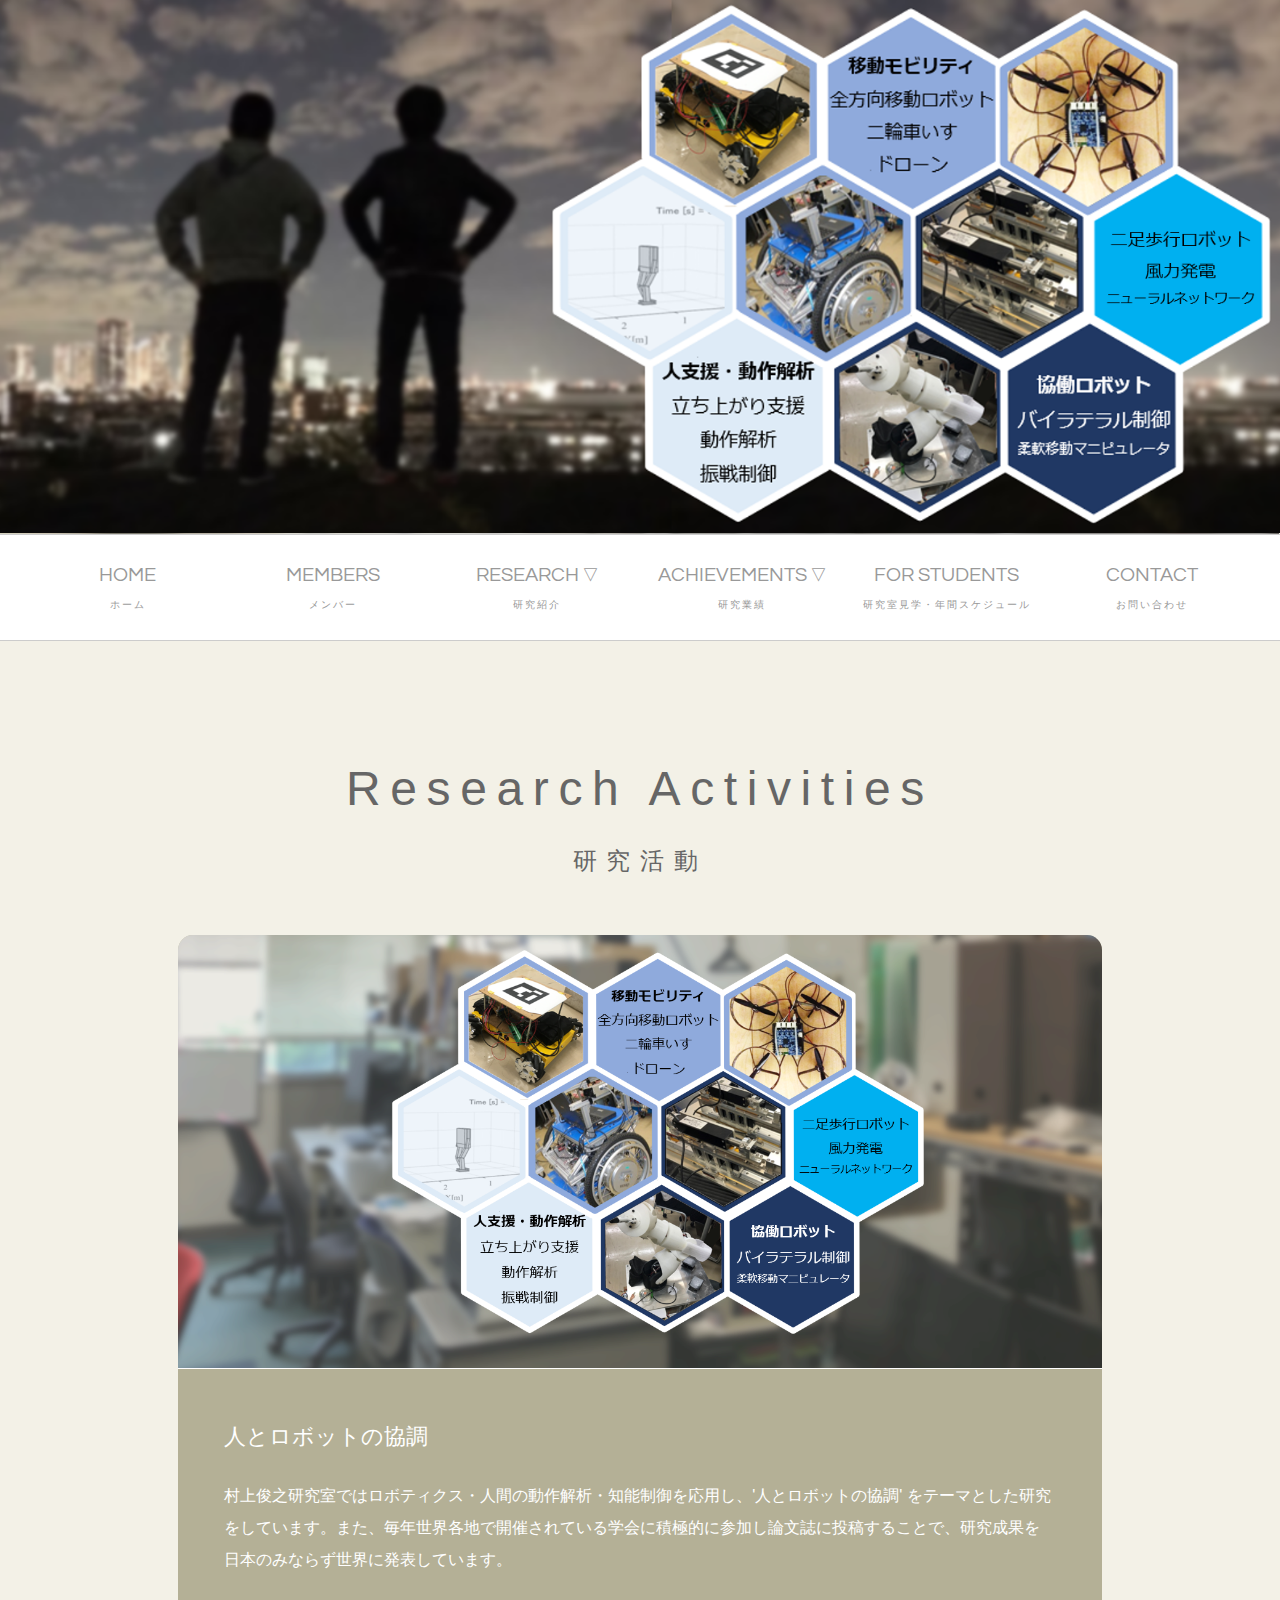
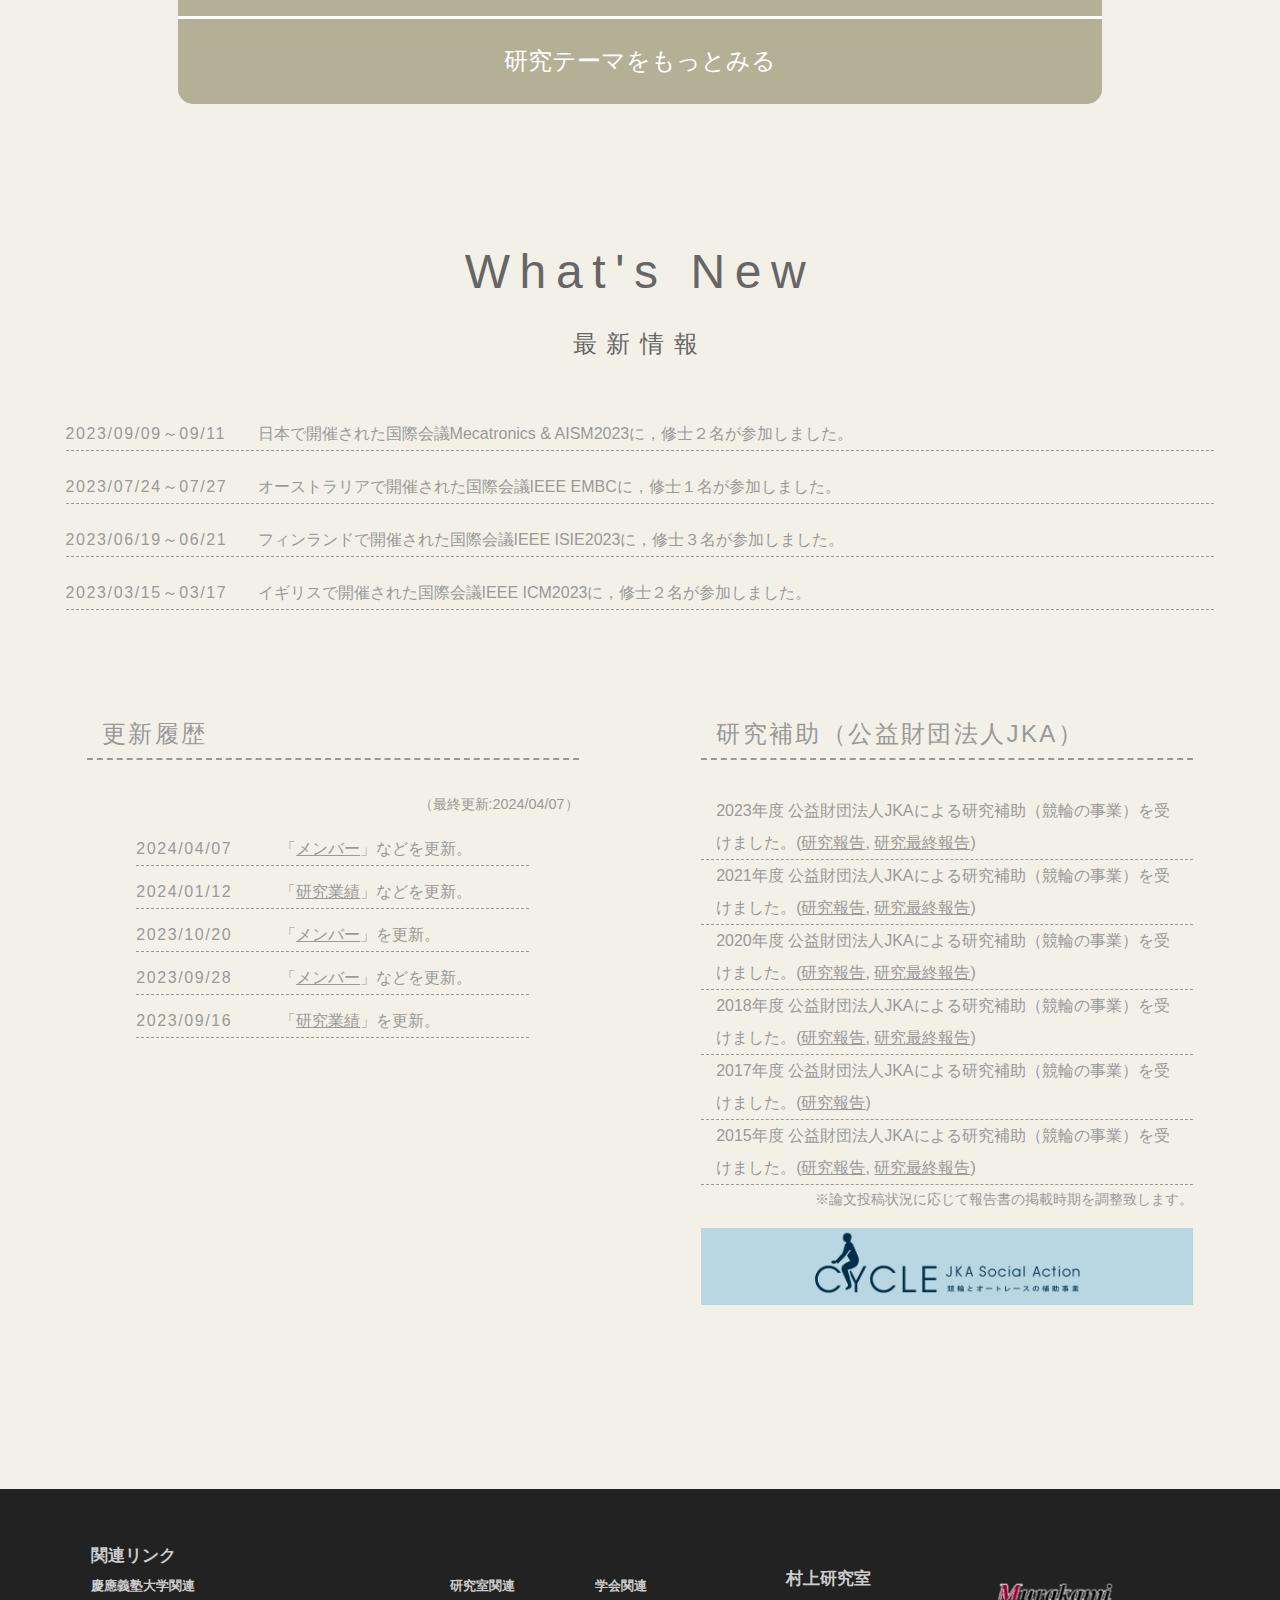
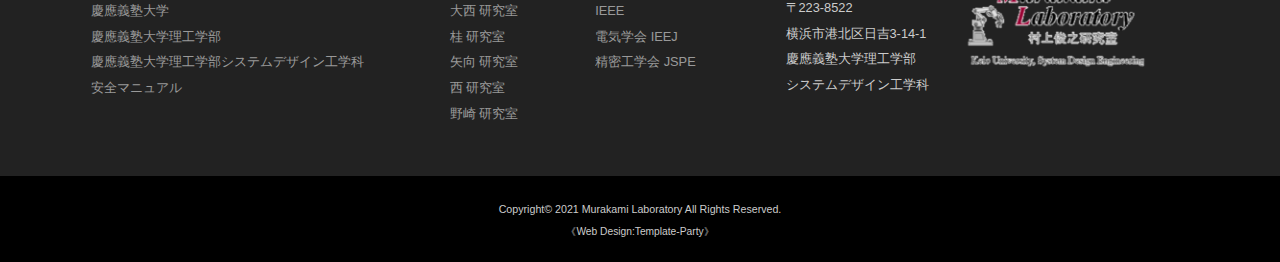
==== index.html @ 958585ac "Update index.html" ====
<!DOCTYPE html>
<html lang="ja">
<head>
<meta charset="UTF-8">
<meta http-equiv="X-UA-Compatible" content="IE=edge">
<title>KEIO Murakami Lab. 慶應義塾大学村上俊之研究室</title>
<meta name="viewport" content="width=device-width, initial-scale=1">
<meta name="description" content="Robotics, Human Analysis, and Intelligent Control Laboratory.　慶應義塾大学 村上俊之研究室では '人とロボットの協調' をテーマとした研究をしています。">
<meta name="keywords" content="Robotics,Human Analysis,Intelligent Control">
<link rel="stylesheet" href="css/style.css">
<link rel="stylesheet" href="css/slide.css">
<script src="js/jquery-3.6.0.min.js"></script>
<script src="js/openclose.js"></script>
<script src="js/fixmenu.js"></script>
<script src="js/fixmenu_pagetop.js"></script>
<script src="js/ddmenu_min.js"></script>
<script src="js/sidemenu_view.js"></script>
<!--[if lt IE 9]>
<script src="https://oss.maxcdn.com/html5shiv/3.7.2/html5shiv.min.js"></script>
<script src="https://oss.maxcdn.com/respond/1.4.2/respond.min.js"></script>
<![endif]-->
<link rel="icon" href="images/favicon.ico">
<link rel="apple-touch-icon" sizes="180x180" href="images/apple-touch-icon.png">
</head>

<body class="home">

<div id="container">
<!---------------------------　ヘッダー　始まり　-------------------------->
<header>
<script src="js/include_headerlogo.js"></script>
<div id="inc_headerlogo"></div>   <!--　ヘッダーロゴ画像の変更は　include_headerlogo.js　から-->
<!--スライドショー-->
<aside id="mainimg">
<img src="images/index_img0.png" alt="" class="slide0">
<img src="images/index_img1.png" alt="" class="slide1">
<img src="images/index_img2.jpg" alt="" class="slide2">
<img src="images/index_img3.png" alt="" class="slide3">
</aside>
</header>
<!---------------------------　ヘッダー　終わり　-------------------------->

<!---------------------------　メニューバー　読み込み　-------------------------->
<!--　デザイン変更は　style.css から，　メニュー内容の変更は　include_headermenu.js　から　-->
<div id="inc_headermenu"></div> 
<script src="js/include_headermenu.js"></script>
<noscript>
<p id="alart">
お使いのブラウザでJavaScriptが無効なためページを正常に表示できません。<br>
Please enable JavaScript in order to view this content, We're sorry. 
</p>
</noscript>
<!---------------------------　メニューバー　終わり　-------------------------->

<!---------------------------　メサイドニュー 始まり　-------------------------->
<div id="sidemenu"><ul>
<li><a href="#activities">研究活動</a></li>
<li><a href="#whatsnew">最新情報</a></li>
</ul></div>
<!---------------------------　メサイドニュー　終わり　-------------------------->

<div id="contents">
<div class="inner">


<!---------------------------　重要なお知らせ　始まり
	                  (お知らせがないときはコメントアウトしておく)　-------------------------->
<!--
<section class="announce">

<h2>Announcement<span>お知らせ</span></h2>
<h3><span class="newicon">NEW!</span>　<a href="forstudents.html">研究室説明会の日程</a> が決定しました。
</h3>
	

<h3><span class="newicon">NEW!</span>　<a href="Corrected/Position_and_Cross-Coupling_Factors_Estimation_for_Sliding_Mode_Current_Control_based_Position-Sensorless_Control_of_IPMSM.pdf">Corrected version of paper in IEEE Access</a>(Position and Cross-Coupling Factors
Estimation for Sliding Mode Current Control based Position-Sensorless Control of IPMSM)
</h3>

</section>
-->
<!---------------------------　重要なお知らせ　終わり　-------------------------->


<!---------------------------　研究活動　始まり　-------------------------->
<section>
<span id="activities" class="link"></span>
<h2>Research Activities<span>研究活動</span></h2>

<div class="list-column-container">
<div class="list-column">
<figure><img src="images/theme.png" alt=""></figure><!--画像サイズ 1230×577 -->
<div class="text">
<h4>人とロボットの協調</h4>
<p>村上俊之研究室ではロボティクス・人間の動作解析・知能制御を応用し、'人とロボットの協調' をテーマとした研究をしています。また、毎年世界各地で開催されている学会に積極的に参加し論文誌に投稿することで、研究成果を日本のみならず世界に発表しています。
<!--<br>Toshiyuki Murakami Laboratory is conducting research on the theme of "human-robot cooperation" by applying robotics, human motion analysis, and intelligent control.--></p>
</div>
<p class="btn1"><a href="theme.html">研究テーマをもっとみる</a></p>
</div>

<!--<div class="list-column">
<figure><img src="images/sample1.jpg" alt=""></figure>
<div class="text">
<h4>メニュータイトル</h4>
<p>ここのスタイルは、style.cssの、<br>
/*list-column（トップページで使っている３列ブロック）<br>
で調整できます。</p>
</div>
<p class="btn1"><a href="#">もっとみる</a></p>
</div>-->

</div>
<!--/.list-column-container-->

</section>
<!---------------------------　研究活動　終わり　-------------------------->

<!---------------------------　最新情報　始まり　-------------------------->
<section id="new">
<span id="whatsnew" class="link"></span>
<!--<span class="newicon">NEW!</span> NEW!のアイコン-->
<h2>What's New<span>最新情報</span></h2>
<dl>
<dt>2023/09/09～09/11</dt>
<dd>日本で開催された国際会議Mecatronics &amp; AISM2023に，修士２名が参加しました。</dd>
<dt>2023/07/24～07/27</dt>
<dd>オーストラリアで開催された国際会議IEEE EMBCに，修士１名が参加しました。</dd>
<dt>2023/06/19～06/21</dt>
<dd>フィンランドで開催された国際会議IEEE ISIE2023に，修士３名が参加しました。</dd>
<dt>2023/03/15～03/17</dt>
<dd>イギリスで開催された国際会議IEEE ICM2023に，修士２名が参加しました。</dd>


<!--
<dt>2022/08/30～09/01</dt>
<dd>日本で開催された国内会議電気学会 産業応用部門大会(JIASC2022)に，修士３名が参加しました。</dd>
<dt>2021/06/20～06/23</dt>
<dd>オンラインで開催された国際会議IEEE ISIE2021に，博士１名が参加しました。</dd>
<dt>2020/10/18～10/21</dt>
<dd>オンラインで開催された国際会議IEEE IECON2020に，博士２名，修士３名が参加しました。</dd>
<dt>2022/10/17～20/</dt>
<dd>国際会議IEEE IECON2022に，修士2名が参加しました。</dd>
<dt>2020/09/14～16</dt>
<dd>オンラインで開催された国際会議IEEE AMC2020に，博士２名，修士１名が参加しました。</dd>
<dt>2020/09/01～02</dt>
<dd>オンラインで開催された電気学会産業計測制御・メカトロニクス制御合同研究会（国内会議DOTeM 2020）に，博士１名，修士１名が参加しました。</dd>
-->
</dl>
<!--<p class="r">&raquo;&nbsp;<a href="#">過去ログ</a></p>-->
</section>
<!--/#new-->
<!---------------------------　最新情報　終わり　-------------------------->


<!---------------------------　その他の項目　始まり　-------------------------->
<section id="others">
<!---------------------------　更新履歴　始まり　-------------------------->
<div>
<h3>更新履歴</h3>
<h4>（最終更新:2024/04/07）</h4>
<dl>
	<dt>2024/04/07</dt><dd>「<a href="members.html">メンバー</a>」などを更新。</dd>
	<dt>2024/01/12</dt><dd>「<a href="intconf.html">研究業績</a>」などを更新。</dd>	
	<dt>2023/10/20</dt><dd>「<a href="members.html">メンバー</a>」を更新。</dd>
	<dt>2023/09/28</dt><dd>「<a href="members.html">メンバー</a>」などを更新。</dd>
	<dt>2023/09/16</dt><dd>「<a href="intconf.html">研究業績</a>」を更新。</dd>
	<!--  過去のお知らせ
	<dt>2023/04/20</dt><dd>「<a href="members.html">メンバー</a>」などを更新。</dd>
	<dt>2023/03/30</dt><dd>「<a href="intconf.html">研究業績</a>」を更新。</dd>	
	<dt>2022/10/13</dt><dd>「<a href="members.html">メンバー</a>」を更新。</dd>
	<dt>2022/10/11</dt><dd>「<a href="forstudents.html">研究室見学・年間スケジュール</a>」を更新。</dd>
	<dt>2022/04/11</dt><dd>「<a href="members.html">メンバー</a>」を更新。</dd>
	<dt>2022/02/09</dt><dd>「<a href="paper.html">研究業績</a>」を更新。</dd>
	<dt>2022/01/03</dt><dd>「<a href="paper.html">研究業績</a>」を更新。</dd>
	<dt>2021/10/02</dt><dd>「<a href="forstudents.html">研究室見学・年間スケジュール</a>」を更新。</dd>
	<dt>2021/10/02</dt><dd>「<a href="prize.html">研究業績</a>」を更新。</dd>
	<dt>2021/09/23</dt><dd>「<a href="paper.html">研究業績</a>」を更新。</dd>
	<dt>2021/09/21</dt><dd> ホームページをリニューアル。</dd>
	<dt>2021/06/27</dt><dd>「研究業績」を更新。</dd>
	<dt>2021/04/28</dt><dd>「メンバー」を更新。</dd>
	<dt>2020/10/24</dt><dd>「お知らせ」などを更新。</dd>
	<dt>2019/11/30</dt><dd>「研究業績」を更新。</dd>
	<dt>2018/08/09</dt><dd>「研究業績」を更新。</dd>-->
</dl>
</div>
<!---------------------------　更新履歴　終わり　-------------------------->
<!---------------------------　競輪事業　始まり　-------------------------->
<div>
<h3>研究補助（公益財団法人JKA）</h3>
<p>2023年度 公益財団法人JKAによる研究補助（競輪の事業）を受けました。(<a href="JKA2023/2023jka_report-chukan.pdf"  target="_blank">研究報告</a>, <a href="JKA2021/2023jka_report-final.pdf"  target="_blank">研究最終報告</a>)</p>
<p>2021年度 公益財団法人JKAによる研究補助（競輪の事業）を受けました。(<a href="JKA2021/2021jka_report-chukan.pdf"  target="_blank">研究報告</a>, <a href="JKA2021/2021jka_report-final.pdf"  target="_blank">研究最終報告</a>)</p>
<p>2020年度 公益財団法人JKAによる研究補助（競輪の事業）を受けました。(<a href="JKA2020/2020jka_report-chukan2.pdf"  target="_blank">研究報告</a>, <a href="JKA2020/2020jka_report-final.pdf"  target="_blank">研究最終報告</a>)</p>
<p>2018年度 公益財団法人JKAによる研究補助（競輪の事業）を受けました。(<a href="JKA2017/2017jka_report-chukan2.pdf"  target="_blank">研究報告</a>, <a href="JKA2017/2017jka_report-final.pdf"  target="_blank">研究最終報告</a>)</p>
<p>2017年度 公益財団法人JKAによる研究補助（競輪の事業）を受けました。(<a href="JKA2017/2017jka_report-chukan1.pdf"  target="_blank">研究報告</a>)</p>
<p>2015年度 公益財団法人JKAによる研究補助（競輪の事業）を受けました。(<a href="JKA2015/2015report-JKA.pdf"  target="_blank">研究報告</a>, <a href="JKA2015/2015jka_report-final.pdf"  target="_blank">研究最終報告</a>)</p>
<h4>※論文投稿状況に応じて報告書の掲載時期を調整致します。</h4>
<a href="https://www.jka-cycle.jp"  target="_blank" rel="noopener noreferrer"><img src="JKA2020/new_banner_hojo.png" alt="JKA Social Action"></a>
</div>
<!---------------------------　競輪事業　終わり　-------------------------->
</section>
<!---------------------------　その他の項目　終わり　-------------------------->



<!------------------------------------------------------------------
------------------------　このテンプレートの利用規約 --------------------------
<section>

<h2>Read Me<span>テンプレートのご利用前に必ずお読み下さい</span></h2>

<h3>利用規約のご案内</h3>
<p>このテンプレートは、<a href="https://template-party.com/">Template Party</a>にて無料配布している『企業・ビジネスサイト向け 無料ホームページテンプレート tp_biz55』です。必ずダウンロード先のサイトの<a href="https://template-party.com/read.html">利用規約</a>をご一読の上でご利用下さい。</p>
<p><strong class="color1">HP最下部の著作表示『Web Design:Template-Party』は無断で削除しないで下さい。</strong><br>
わざと見えなく加工する事も禁止です。</p>
<p><strong class="color1">下部の著作を外したい場合は</strong><br>
<a href="https://template-party.com/">Template-Party</a>の<a href="https://template-party.com/member.html">ライセンス契約</a>を行う事でHP下部の著作を外す事ができます。</p>

<h3>※当テンプレートにはお問い合わせフォーム（自動フォーム：試用版）がセットされています</h3>
<p><a href="contact.html">contact.html</a>と同じ３項目のお問い合わせフォームを簡単に使えるようにセットしています。</p>
<p><strong class="color1">自動フォームを使う場合（※編集に入る前にご確認下さい）</strong><br>
あなたのメールアドレス設定と、簡単な編集だけで使えます。<a href="https://template-party.com/file/formgen_manual_set2.html" target="_blank">詳しくはこちらのマニュアルをご覧下さい。</a></p>
<p><strong class="color1">自動フォームを使わない場合</strong><br>
テンプレートに梱包されている「form.html」「confirm.html」「finish.html」の3枚のファイルを削除して下さい。</p>

<h3>テンプレートに梱包されているjavascriptファイル（jsファイル）について</h3>
<p>当テンプレートに梱包されているjavascriptファイルは全て<a href="https://www.crytus.info/" target="_blank">クリタス様</a>提供のものです。jsファイルは改変せずにご利用下さい。<br>
また、当サイトのテンプレート「以外」に使いたいなど、「プログラムのみ」を使う場合は<a href="https://template-party.com/free_program/openclose_license.html">こちらの規約</a>をお守り下さい。</p>

<h3>当テンプレートの詳しい使い方は</h3>
<p><a href="about.html">こちらをご覧下さい。</a></p>

</section>
--------------------------------　利用規約 終わり　------------------------------------------->

</div>
<!--/.inner-->

</div>
<!--/#contents-->

<!---------------------------　フッターメニュー　読み込み　-------------------------->
<!--　デザイン変更は　style.css から，　メニュー内容やリンク先の変更は　include_footermenu.js　から　-->
<script src="js/include_footermenu.js"></script> 
<div id="inc_footermenu"></div> 
<!---------------------------　フッターメニュー　終わり　-------------------------->

</div>
<!--/#container-->

<p class="nav-fix-pos-pagetop"><a href="#">↑</a></p>

<!--メニュー開閉ボタン-->
<div id="menubar_hdr" class="close"></div>

<!--メニューの開閉処理-->
<script>
open_close("menubar_hdr", "menubar-s");
</script>

<!--スマホページメの子メニュー-->
<script>
	open_close("menubar_hdr2", "menubar-s2");
	open_close("menubar_hdr3", "menubar-s3");
</script>
<!--<script src="js/reload.js"></script>-->
</body>
</html>
---- css/style.css ----
@charset "utf-8";


/*Google Fontsの読み込み
---------------------------------------------------------------------------*/
@import url('https://fonts.googleapis.com/css2?family=Questrial&display=swap');
@import url('https://fonts.googleapis.com/css2?family=Tangerine&display=swap');


/*keyframes.cssの読み込み
---------------------------------------------------------------------------*/
@import url("keyframes.css");


/*全端末（PC・タブレット・スマホ）共通設定
------------------------------------------------------------------------------------------------------------------------------------------------------*/

/*全体の設定
---------------------------------------------------------------------------*/
body {
	margin: 0px;
	padding: 0px;
	color: #999;	/*全体の文字色*/
	font-family:"ヒラギノ角ゴ Pro W3", "Hiragino Kaku Gothic Pro", "メイリオ", Meiryo, Osaka, "ＭＳ Ｐゴシック", "MS PGothic", sans-serif;	/*フォント種類*/
	font-size: 16px;	/*文字サイズ*/
	line-height: 2;		/*行間*/
	background: #f3f1e7;	/*背景色*/
	-webkit-text-size-adjust: none;
}
h1,h2,h3,h4,h5,p,ul,ol,li,dl,dt,dd,form,figure,form {margin: 0px;padding: 0px;font-size: 100%;font-weight: normal;}
ul {list-style-type: none;}
ol {padding-left: 40px;padding-bottom: 15px;}
img {border: none;max-width: 100%;height: auto;vertical-align: middle;}
table {border-collapse:collapse;font-size: 100%;border-spacing: 0;}
video {max-width: 100%;}
iframe {width: 100%;}

/*リンク（全般）設定
---------------------------------------------------------------------------*/
a {
	color: #999;		/*リンクテキストの色*/
	transition: 0.2s;	/*マウスオン時の移り変わるまでの時間設定。0.2秒。*/
}
a:hover {
	color: #b4b096;			/*マウスオン時の文字色*/
	text-decoration: none;	/*マウスオン時に下線を消す設定。残したいならこの１行削除。*/
}

/*アラート
---------------------------------------------------------------------------*/
#alart{
	font-size: 150%;
	text-align:center;
	font-weight:bolder;
	color: red;
}

/*inner
---------------------------------------------------------------------------*/
.inner {
	max-width: 1400px;	/*サイトの最大幅*/
	margin: 0 auto;
	padding-left: 2%;
	padding-right: 2%;
}

/*ヘッダー
---------------------------------------------------------------------------*/
/*ヘッダーブロック*/
header {
	position: relative;
	padding: 20px;	/*ヘッダー内の余白*/
}
/*ヘッダーブロック（トップページへの追加設定）*/
.home header {
	padding: 0px;	/*余白をなしに*/
}
/*ロゴ画像*/
header #logo {
	width: 50%;	/*画像幅*/
	margin: 0 auto;	/*中央配置*/
}
/*ロゴ画像（トップページへの追加設定）*/
.home header #logo {
	display: none;	/*スライドショーの邪魔なので非表示に*/
}

/*メインメニューのブロック
---------------------------------------------------------------------------*/
/*メニューブロック*/
#menubar {
	position: relative;z-index: 10;
	text-align: center;	/*文字を中央に*/
	background: #fff;	/*背景色*/
	border-top: 1px solid #ccc;		/*上の線の幅、線種、色*/
	border-bottom: 1px solid #ccc;	/*下の線の幅、線種、色*/
	font-family: 'Questrial', sans-serif;	/*冒頭で読み込んだGoogle Fontsを適用する指定*/
	height: 105px;	/*高さ。「#menubar ul li a」や「fixmenu」とも連動するので変更の際は注意。説明はこの下の「#menubar ul li a」で書いています。*/
}
/*メニュー１個あたりの設定*/
#menubar ul li {
	float: left;	/*左に回り込み*/
	width: 16.66%;		/*幅。今回は５個なので、100÷5=20。*/
	font-size: 20px;	/*文字サイズ*/
}
#menubar ul li a {
	text-decoration: none;display: block;
	height: 85px;		/*メニューブロックの高さ。ここの「85」と、下の行の「20」を合計した「105」の数字と、上の「#menubar」の「height」および下のfixmenu設定に２箇所ある「margin-top」の数字を合わせて下さい。*/
	padding-top: 20px;	/*メニューブロックの高さプラス、上に空ける余白。メニューテキストの上下の配置バランスをここで調整して下さい。※変更の際は、上の行の注意書きもしっかり読んで下さい。*/
}
/*飾り文字*/
#menubar ul li span {
	display: block;
	font-size: 10px;	/*文字サイズ*/
	color: #999;		/*文字色*/
	letter-spacing: 0.2em;	/*文字間隔を少し広くとる設定*/
}

/*マウスオン時*/
#menubar ul li:hover {
	/*background-color:#f3f1e7;		/*色変更*/
	text-decoration: underline;     /*アンダーライン*/
}

/*スマホ用メニューを表示させない*/
#menubar-s, #menubar-s2, #menubar-s3 {display: none;}

/*３本バーアイコンを表示させない*/
#menubar_hdr {display: none;}

/*ドロップダウンメニューの親メニュー*/
#menubar a.cursor-default {
	cursor: default;	/*マウスオーバー時に通常のカーソルになるように*/
	color: #999;		/*文字色*/
}

/*ドロップダウンメニュー用
----------------------------------------------------------------------------------------------------------------------------------*/
/*メニューブロック*/
#menubar ul.ddmenu {
	position:absolute;visibility: hidden;z-index: 10;
	left: 0px;
	width: 94%;
	padding: 10px 3%;
	background: #939183;	/*背景色。古いブラウザ用。*/
	background: rgba(120,117,100,0.8);	/*背景色。120,117,100はRGBカラーのことで0.8は色が80%出た状態のこと。*/
	text-align: center;	/*テキストをセンタリング*/
	border-bottom: 2px solid #fff;	/*境界が見辛いので、下線の設定。*/
}
/*ドロップダウンメニューの出現アニメーション*/
#menubar li:hover ul.ddmenu {
	animation-name: opa1;		/*keyframes.cssで使う@keyframesの指定*/
	animation-fill-mode: both;
	animation-duration: 0.8S;	/*アニメーションを実行する時間。「s」は秒の事。*/
	animation-delay: 0.1s;		/*出現するタイミング（秒後）*/
}
/*メニュー１個あたりの設定*/
#menubar ul.ddmenu li {
	float: none;
	/*width: auto;*/
	width: 15%;
	display: inline-block;
	font-size: 85%;	/*文字サイズ*/
}
#menubar ul.ddmenu li a {
	height: auto;
	padding: 15px;	/*メニューテキスト同士の余白*/
	color: #fff;	/*文字色*/
	opacity: 0.7;	/*透明度。70%色がついた状態。*/
}
/*マウスオン時*/
#menubar ul.ddmenu li a:hover {
	opacity: 1;		/*透明度。色が100%出た状態。*/
}

/*fixmenu設定（メニューが画面上部に到達した際のスタイル）
---------------------------------------------------------------------------*/
/*上部固定メニュー用fixmenu設定*/
body.is-fixed-menu #menubar.nav-fix-pos {
	position: fixed;width: 100%;top: 0px;
	height: 60px;	/*メニューの高さを少し狭くする*/
}
body.is-fixed-menu #contents {
	margin-top: 105px;	/*※上の「#menubar ul li a」の注意書きにある数字を指定します。*/
}
/*※以下の２ブロックのスタイルの「中身」は、上の２ブロックのスタイルと単純に合わせておいて下さい。*/
body.is-fixed #menubar.nav-fix-pos {
	position: fixed;width: 100%;top: 0px;
}
body.is-fixed #contents {
	margin-top: 105px;	/*※上の「#menubar ul li a」の注意書きにある数字を指定します。*/
}

/*装飾文字を非表示にする*/
body.is-fixed-menu #menubar ul li span {
	display: none;
}
/*メニューテキストの上下バランスを調整しなおす。２つの数字の合計と、「body.is-fixed-menu #menubar.nav-fix-pos」の「height: 60px;」の数字が合うようにして下さい。*/
body.is-fixed-menu #menubar ul li a {
	height: 50px;
	padding-top: 10px;
}
/*ドロップダウンメニューへの再設定*/
body.is-fixed-menu #menubar ul.ddmenu li a {
	padding: 20px;
	height: auto;
}

/*コンテンツ
---------------------------------------------------------------------------*/
#contents {
	padding: 100px 0 50px;	/*上、左右、下へのコンテンツ内の余白*/
	position: relative;
	animation-name: opa2;	/*keyframes.cssで使う@keyframesの指定*/
	animation-duration: 0.5S;	/*アニメーションの実行時間*/
	animation-delay: 0.5s;		/*出現するタイミング（秒後）*/
	animation-fill-mode: both;
}
/*h2タグ*/
#contents h2 {
	clear: both;
	margin-bottom: 50px;
	font-size: 300%;	/*文字サイズ*/
	text-align: center;	/*文字をセンタリング*/
	letter-spacing: 0.2em;	/*文字間隔を少し広めにとる指定。通常がいいならこの１行削除。*/
	color: #666;		/*文字色*/
}
/*h2タグ内のspanタグ（装飾文字）*/
#contents h2 span {
	display: block;
	font-size: 50%;	/*文字サイズ*/
}
/*h3タグ*/
#contents h3 {
	clear: both;
	margin-bottom: 30px;
	font-size: 150%;	/*文字サイズ*/
	border-bottom: 1px dashed #999;	/*下線の幅、線種、色*/
	padding-left: 3%;		/*左側に空ける余白*/
	letter-spacing: 0.1em;	/*文字間隔を少し広めにとる指定。通常がいいならこの１行削除。*/
}
/*段落タグ*/
#contents p {
	padding: 0 3% 30px;	/*上、左右、下への余白*/
}
#contents h2 + p,
#contents h3 + p {
	margin-top: -5px;
}
#contents p + p {
	margin-top: -10px;
}
#contents section + section {
	margin-top: 100px;
}

/*list（worksページで使っている横長ブロック）
---------------------------------------------------------------------------*/
/*ボックスの設定*/
#contents .list {
	/*display: flex;*/
	position: relative;
	border-radius: 15px;				/*角丸の指定。ほんの少し角が丸くなります。*/
	overflow: hidden;				/*角丸から内容が飛び出ないよう、飛び出た部分を非表示にする指定*/
	width: 80%;	
	align-items: center;			/*中のブロックの縦並びの揃え方*/
	background: #b4b096;		/*背景色*/
	color: #fff;			/*文字色*/
	margin: 7% auto;		/*ボックスの下に空けるスペース。上、左右、下への順番。*/
}
/*リンクテキストの文字色*/
#contents .list a {
	color: #fff;
}
/*ボックス内のh4（見出し）タグ*/
#contents .list h4 {
	margin-bottom: 20px;	/*下のテキストとの間に空けるスペース*/
	font-size: 140%;		/*文字サイズ*/
	font-weight:bolder;
}
/*ボックス内のp（段落）タグ*/
#contents .list p {
	padding: 0;		/*余白のリセット*/
}
/*ボックス内にもう一つボックス*/
#contents .list .detail{
	display: flex;
	margin: 25px auto 0;
	width: 90%;
}
/*ボックス内のfigure画像*/
#contents .list .detail figure {
	border-radius: 10px;				/*角丸の指定。ほんの少し角が丸くなります。*/
	overflow: hidden;				/*角丸から内容が飛び出ないよう、飛び出た部分を非表示にする指定*/
	margin: auto auto;
	width: 30%;		/*画像の幅*/
}
/*「class="text"」を指定したブロック。テキストブロック。*/
#contents .list .detail .text {
	margin: 2px 2px 2px;
	width: 55%;		/*ブロックの幅。下のpaddingの5%とも連動するので変更の際は注意して下さい。*/
	padding: 2% 5%;	/*上下、左右へのブロック内の余白*/
}
#contents .list .detail .noimage {
	margin: 2px 2px 2px;
	width: 85%;		/*ブロックの幅。下のpaddingの5%とも連動するので変更の際は注意して下さい。*/
	padding: 2% 5%;	/*上下、左右へのブロック内の余白*/
}
.text p a{
	display: inline-block;
}

/*偶数目のブロックの設定（画像とテキストブロックが左右交互に入れ替わる設定です。全部同じむきがよければこのブロックを削除します。）*/
#contents .list:nth-of-type(even) .text {
	order: 1;
}

/*装飾文字の設定（共通）*/
#contents .list::before {
	font-size: 5vw;
	line-height: 1;
	position: absolute;
	color: rgba(255,255,255,0.15);	/*文字色。255,255,255は白のことで、0.15は色が15%出た状態のこと。*/
	font-family: 'Tangerine', cursive;	/*冒頭で読み込んだGoogle Fontsを適用する指定*/
}
/*奇数番目のブロックの文字の配置場所指定*/
#contents .list:nth-of-type(odd)::before {
	left: 0px;
	top: 10px;
}
/*偶数番目のブロックの文字の配置場所指定*/
#contents .list:nth-of-type(even)::before {
	right: 0px;
	top: 10px;
}
/*１つ目ブロックに表示させるテキスト*/
#contents .list:nth-of-type(2)::before {
	content: "移動モビリティ";
}
/*２つ目ブロックに表示させるテキスト*/
#contents .list:nth-of-type(3)::before {
	content: "人支援・動作解析";
}
/*３つ目ブロックに表示させるテキスト*/
#contents .list:nth-of-type(4)::before {
	content: "協働ロボット";
}
/*4つ目ブロックに表示させるテキスト*/
#contents .list:nth-of-type(5)::before {
	content: "その他";
}


/*ボックス内のボタン（共通）*/
.btn1 a {
	display: block;
	text-decoration: none;
	border-top: 3px solid #fff;		/*枠線の幅、線種、色*/
	text-align: center;			/*テキストをセンタリング*/
	padding: 2% 0;			/*上下、左右へのボタン内の余白*/
	margin: 40px auto 0;		/*上、左右、下へのボックスの外側への余白*/
	font-size:150%;
}
/*ボタンのマウスオン時（共通）*/
.btn1 a:hover {
	background: #fff;	/*背景色*/
	color: #b4b096 !important;		/*文字色*/
}

/*list-column（トップページで使っている３列ブロック）
---------------------------------------------------------------------------*/
/*カラムブロック全体を囲むボックス*/
#contents .list-column-container {
	display: flex;
	justify-content: space-between;	/*中のブロックの横並びの揃え方*/
	flex-wrap: wrap;				/*中のブロックを自動で折り返す*/
	margin: 0 3%;
}
/*１カラムあたりの設定*/
#contents .list-column {
	display: flex;
	margin: 0 auto;
	flex-direction: column;			/*中のブロックを並べる向きの指定。これは縦に並べる意味。*/
	width: 80%;						/*ブロック幅*/
	margin-bottom: 20px;			/*ブロックの下に空ける余白*/
	background: #b4b096;				/*背景色*/
	color: #fff;					/*文字色*/
	border-radius: 15px;				/*角丸の指定。ほんの少し角が丸くなります。*/
	overflow: hidden;				/*角丸から内容が飛び出ないよう、飛び出た部分を非表示にする指定*/
}
/*リンクテキストの文字色*/
#contents .list-column a {
	color: #fff;
}
/*ボックス内のh4（見出し）タグ*/
#contents .list-column h4 {
	margin-bottom: 20px;	/*下のテキストとの間に空けるスペース*/
	font-size: 140%;		/*文字サイズ*/
}
/*ボックス内のp（段落）タグ*/
#contents .list-column p {
	padding: 0;		/*余白のリセット*/
}

/*「class="text"」を指定したブロック。テキストブロック。*/
#contents .list-column .text {
	padding: 5% 5% 0;			/*ブロック内の余白*/
	flex: 1 0 auto;
}
/*IEバグ対応*/
#contents .list-column figure {
	border-bottom: 1px solid #fff;
	min-height: 0%;
}
/*研究室案内のページ
---------------------------------------------------------------------------*/
.list-column-container .list-column-2{
	display:block;
	float:left;
	width:40%;
	background-color: #b4b096;
	border-radius:15px;
	color:white;
}
.list-column-container .list-column-2:nth-of-type(1){
	margin:0 1% 5% 8%;
}
.list-column-container .list-column-2:nth-of-type(2){
	margin:0 8% 5% 1%;
}
@media screen and (max-width:1100px){
	.list-column-container .list-column-2{
		width:80%;
	}
	.list-column-container .list-column-2:nth-of-type(1){
	margin:0 auto 5%;
}
.list-column-container .list-column-2:nth-of-type(2){
	margin:0 auto 5%;
}
}
.info1 div{
	margin:0 10% 4em;
}
.info2 h5{
	display:block;
	border-bottom:1px dashed white;
	margin:2em 10% 0 10%;
	font-weight:bolder;
	font-size:125%;
}
.info2 div{
	display:block;
	margin:1em 10% 0;
	padding:0 0 0 1em;
}
.info2 .email {
	width:80%;
	margin: 0 auto 10% auto;
	border-radius:2px;
	text-align: left;			/*テキストをセンタリング*/
}
.btn2 a {
	display: block;
	text-decoration: none;
	border: 1px solid #7A7A7A;		/*枠線の幅、線種、色*/
	border-radius:15px;
	padding:1em 0;
	text-align: center;			/*テキストをセンタリング*/
	margin: 1em 20% 0 20%;		/*上、左右、下へのボックスの外側への余白*/
	background: #DCDACF;
	color:#7A7A7A;
}
/*説明会日程*/
.setsumeikai {
	font-size: 110%;	
	width:100%;
	margin: 0 auto 5% auto;
	text-align: center;			/*テキストをセンタリング*/
	border-bottom: 1px solid white;
}
.setsumeikai caption{
	border-bottom: 1px solid white;		/*枠線の幅、線種、色*/
}
.info2 a{
	color:white;
}
a:hover {
	opacity: 0.8;
}
/*特定の箇所を光らせる*/
.info2 #flash-box {
	padding: 20px;
	background-color: #b4b096;  /* 元の背景色 */
	transition: background-color 1s;  /* 1秒かけて背景色を元に戻す */
	transition: color 1s;
}
.info2 #flash-box.highlight {
	background-color: white;  /* ピカッてした時の背景色 */
	color: #b4b096 !important;
	transition-duration: 0s; /* 即座に背景色を変える */
}

/*ボタンのマウスオン時（共通）*/
.btn2 a:hover {
	background: #fff;	/*背景色*/
	color: #b4b096 !important;		/*文字色*/
}
/*フッター設定
---------------------------------------------------------------------------*/
footer {
	clear: both;position: relative;z-index: 1;
	font-size: 80%;	/*文字サイズ*/
	background: #222;	/*背景色*/
	color: #ccc;		/*文字色*/
	text-align: center;
}
footer a {color: #ccc;}
footer a:hover {color: #fff;}
footer .pr {display: block;font-size: 80%;}

/*フッターメニュー
---------------------------------------------------------------------------*/
/*ボックス全体*/
#footermenu {
	overflow: hidden;
	padding: 50px 80px;	/*上下、左右へのボックス内の余白*/
	background: url(../images/logo_square.png) no-repeat right 12% center / 15%;	/*背景画像の読み込み。*/
}
/*リンクテキスト*/
#footermenu li a {
	text-decoration: none;
	opacity: 0.7;	/*透明度。70%の色がついた状態。*/
}

/*マウスオン時*/
#footermenu li a:hover {
	opacity: 1;		/*透明度。100%色がついた状態。*/
}
/*１行分の設定*/
#footermenu ul.ul1 {
	float: left;	/*左に回り込み*/
	width: 30%;		/*幅*/
	padding-right: 1%;
	padding-left: 1%;
	text-align: left;
}
#footermenu ul.ul2{
	float: left;	/*左に回り込み*/
	width: 11%;		/*幅*/
	padding-right: 1%;
	padding-left: 1%;
	text-align: left;
}
#footermenu ul.ul3{
	float: left;	/*左に回り込み*/
	width: 17%;		/*幅*/
	padding-right: 0%;
	padding-left: 5%;
	padding-top: 2%;
	text-align: left;
}
/*見出し*/
#footermenu li.title, #footermenu li.title a {
	opacity: 1;	/*透明度。100%色がついた状態。*/
	font-weight:bolder;
	font-size:130%;
}
#footermenu li.subtitle, #footermenu li.subtitle a {
	opacity: 1;	/*透明度。100%色がついた状態。*/
	font-weight:bolder;
	font-size:100%;
}

/*コピーライト
---------------------------------------------------------------------------*/
#copyright {
	clear: both;
	text-align: center;
	background: #000;	/*背景色*/
	padding: 20px 0;	/*上下、左右へのボックス内の余白*/
}
#copyright a {text-decoration: none;}

/*facebookやtwitterなどのアイコン
---------------------------------------------------------------------------*/
/*アイコン全体を囲むブロック*/
ul.icon {
	margin-bottom: 20px;
}
/*アイコン１個あたりの設定*/
ul.icon li {
	display: inline-block;	/*横並びにさせる指定*/
}
/*アイコン画像の設定*/
ul.icon img {
	width: 30px;		/*画像の幅*/
}
ul.icon img:hover {
	opacity: 0.8;
}

/*トップページ内お知らせブロック
---------------------------------------------------------------------------*/
/*見出しを含まないお知らせブロック*/
#new dl {
	padding: 0px 40px;		/*上下、左右へのブロック内の余白*/
}
/*日付設定*/
#new dt {
	float: left;
	width: 12em;		/*幅*/
	letter-spacing: 0.1em;
	margin-bottom:20px;
}
/*記事設定*/
#new dd {
	padding-left: 12em;
	border-bottom: 1px dashed #999;
	margin-bottom:20px;
}
/*トップページその他の項目の2列ブロック
---------------------------------------------------------------------------*/
#others div{
	float:left;
	width:40%;
	margin:0 5% 10%;
	padding-bottom:5%;
}

#others h3 {
	border-bottom: 2px dashed #999;
}
#others h4 {
	font-size:90%;
	text-align:right;
	margin-bottom:3%;
}
/*---------------------------------------------------------------------------*/
#others dl {
	padding: 0px 10%;		/*上下、左右へのブロック内の余白*/
}
/*日付設定*/
#others dt {
	float: left;
	width: 9em;		/*幅*/
	letter-spacing: 0.1em;
	margin-bottom:10px;
}
/*記事設定*/
#others dd {
	padding-left: 9em;
	border-bottom: 1px dashed #999;
	margin-bottom:10px;
}
#others p {
	padding-bottom:0px;
	padding-top:10px;
	border-bottom: 1px dashed #999;
}

/*ta1設定
---------------------------------------------------------------------------*/
/*テーブル１行目に入った見出し部分（※caption）*/
.ta1 caption, .ta2 caption {
	border: 1px solid #ccc;	/*テーブルの枠線の幅、線種、色*/
	border-bottom: none;	/*下線だけ消す*/
	text-align: left;		/*文字を左寄せ*/
	background: #eeece4;	/*背景色*/
	font-weight: bold;		/*太字に*/
	padding: 10px;	/*ボックス内の余白*/
}
/*ta1テーブル*/
.ta1 {
	width: 94%;
	table-layout: fixed;
	margin: 0 3% 30px;
	background: #fff;	/*背景色*/
}
.ta1, .ta1 td, .ta1 th {
	border: 1px solid #ccc;	/*テーブルの枠線の幅、線種、色*/
	padding: 10px;	/*ボックス内の余白*/
	word-break: break-all;
}
/*左側ボックス*/
.ta1 th {
	width: 150px;	/*幅*/
	text-align: center;	/*センタリング*/
	font-weight: normal;
}

/*inputボタン
---------------------------------------------------------------------------*/
#contents input[type="submit"].btn,
#contents input[type="button"].btn,
#contents input[type="reset"].btn {
	-webkit-appearance: none;
	outline: none;
	padding: 5px 20px;		/*上下、左右へのボックス内の余白*/
	border: 1px solid #333;	/*枠線の幅、線種、色*/
	font-size: 130%;		/*文字サイズ*/
	border-radius: 3px;		/*角丸のサイズ*/
	background: #333;		/*背景色*/
	color: #fff;			/*文字色*/
}
/*マウスオン時の設定*/
#contents input[type="submit"].btn:hover,
#contents input[type="button"].btn:hover,
#contents input[type="reset"].btn:hover {
	border: 1px solid #333;	/*枠線の幅、線種、色*/
	background: #fff;		/*背景色*/
	color: #333;			/*文字色*/
}

/*トップページのNEWアイコン
---------------------------------------------------------------------------*/
.newicon {
	background: #F00;	/*背景色*/
	color: #FFF;		/*文字色*/
	font-size: 70%;		/*文字サイズ*/
	line-height: 1.5;
	padding: 2px 5px;
	border-radius: 2px;
	margin: 0px 5px;
	vertical-align: text-top;
}

/*ヘッダーにメニューが固定される分、リンク先が隠れるのを防ぐ為のスタイル。※ページ内へのリンクで使う。
---------------------------------------------------------------------------*/
.link {
	display: block;
	margin-top: -120px;
	padding-top: 120px;
}

/*PAGE TOP（↑）設定
---------------------------------------------------------------------------*/
/*通常時のボタンは非表示*/
body .nav-fix-pos-pagetop a {display: none;}
/*fixmenu_pagetop.jsで設定している設定値になったら出現するボタンスタイル*/
body.is-fixed-pagetop .nav-fix-pos-pagetop a {
	display: block;text-decoration: none;text-align: center;
	width: 50px;		/*幅*/
	line-height: 50px;	/*高さ*/
	z-index: 1;
	position: fixed;
	bottom: 20px;	/*下から20pxの場所に配置*/
	right: 3%;		/*右から3%の場所に配置*/
	background: #666;	/*背景色（古いブラウザ用）*/
	background: rgba(0,0,0,0.6);	/*背景色。0,0,0は黒の事。0.6は60%色がついた状態。*/
	color: #fff;	/*文字色*/
	border: 1px solid #fff;	/*枠線の幅、線種、色*/
	animation-name: opa1;	/*keyframes.cssで使う@keyframesの指定*/
	animation-duration: 1S;	/*アニメーションの実行時間*/
	animation-fill-mode: both;	/*アニメーションの待機中は最初のキーフレームを維持、終了後は最後のキーフレームを維持。*/
}
/*マウスオン時*/
body.is-fixed-pagetop .nav-fix-pos-pagetop a:hover {
	background: #999;	/*背景色*/
}

/*ul.disc,olタグ
---------------------------------------------------------------------------*/
ul.disc {
	list-style: disc;
	padding: 0 3% 20px 6%;
}
ol {
	padding: 0 3% 20px 6%;
}
/*重要なお知らせの部分
---------------------------------------------------------------------------*/
.announce h3{
	border-top: 1px dashed #999;	/*下線の幅、線種、色*/
	text-align:center;
	font-size:120%;
	font-weight:bold;
	color:#e5000b;
	padding:20px 0 20px 0;
}
.announce a{
	color:red;
}
/*年間スケジュールの部分
---------------------------------------------------------------------------*/
#contents  .list-column .schedule{
	/*border-radius:15px;*/
	overflow: hidden;
	width:90%;
	margin:3% auto;
	/*background-color:#C7C4B2;*/
}
#contents .list-column .schedule h4 {
	text-align:center;
	font-weight:border;
	font-size:200%;
}
#contents .list-column .schedule table{
	margin-bottom:3em;
}
#contents .list-column .schedule tr td{
	text-align:center;
	vertical-align:center;
	border:1px solid white;
}

#contents .list-column .schedule .month{
	font-weight:bolder;
	border-left:2px solid white;
	width:2em;
}
#contents .list-column .schedule .top{
	font-weight:bolder;
	border-top:2px solid white;
	border-bottom:2px solid white;
}
#contents .list-column .schedule .bottom{
	border-bottom:2px solid white;
}
#contents .list-column .schedule .gap{
	width:0.25em;
}
/*#contents .list-column .schedule .col1{
	width:calc((100%-5.75em)/2);
}
#contents .list-column .schedule .col2{
	width:calc((100%-5.75em)/2);
}*/
#contents .list-column .schedule .col3{
	width:3.5em;
	border-right:2px solid white;
}
#contents  .list-column .schedule .exp{
	padding:0 1em;
	background-color:#999375;
}
#contents  .list-column .schedule .exp2{
	background-color:#999375;
}
#contents .list-column .schedule .exp p{
	text-align:left;
	font-size:90%;
}
#contents .list-column .schedule label{
	display:none;
}

/*埋め込み地図
---------------------------------------------------------------------------*/
.map{
	display: block;
}

/*ページ内リンクのサイドメニュー
---------------------------------------------------------------------------*/
#sidemenu {
    list-style: none;
	position:fixed;
	z-index: 11;
	top: 15%;
	left: -10px;
	color:#111;
	font-size: 80%;
	opacity: 0.0;                /*最初は非表示*/
	transition: ease .3s opacity;
	writing-mode: vertical-rl;   /*縦書きモード*/
	text-orientation: sideways;
}
#sidemenu.view {
	opacity: 0.8;                /*一定以上スクロールで表示　sidemenu_view.js　で閾値変えられる*/
}

#sidemenu li{
	float:left;
	text-align:center;
	vertical-align:top;

	margin:5px 0;
}
#sidemenu a {
	background: #b4b096; /*背景色*/
	border-radius: 5px;
	padding: 10px 2px 10px 17px;	/*上、右、下，左への余白*/
	display:block;
	color: #fff;         /*文字色*/
	text-decoration: none;
}
#sidemenu a:hover {　　　　　/*マウスオン*/
	right: 0px;
	box-shadow: 6px 0 0 5px #b4b096;
	color: white;  
	opacity: 0.8;
	font-weight:bold;
	text-shadow:  /*影で文字浮き上がってるように見える*/
    1px 0 0 black,
    0 1px 0 black,
    -1px 0 0 black,
    0 -1px 0 black;
}
/*#sidemenu li ul:hover{
	background: #fff;	/*背景色*/
	/*color: #b4b096;		/*文字色*/
/*}*/

/*その他
---------------------------------------------------------------------------*/
.look {background: #fff;border: 1px solid #ccc;display: inline-block;padding: 0px 10px !important;border-radius: 4px;}
p.look {margin: 0 3%;}
.mb15,.mb1em {margin-bottom: 15px !important;}
.mb20 {margin-bottom: 20px !important;}
.mb30 {margin-bottom: 30px !important;}
.mb50 {margin-bottom: 50px !important;}
.clear {clear: both;}
.color1, .color1 a {color: #b4b096 !important;}
.pr {font-size: 10px;}
.wl {width: 96%;}
.ws {width: 50%;}
.c {text-align: center !important;}
.r {text-align: right !important;}
.l {text-align: left !important;}
.fl {float: left;}
.fr {float: right;}
.big1 {font-size: 30px;}
.mini1 {font-size: 11px;display: inline-block;line-height: 1.5;}
.sh {display: none;}

/*画面幅1200px以下の設定 ヘッダーメニューのレイアウト調整
------------------------------------------------------------------------------------------------------------------------------------------------------*/
@media screen and (max-width:1200px){
#menubar {
	height: 88px;	/*高さ。「#menubar ul li a」や「fixmenu」とも連動するので変更の際は注意。説明はこの下の「#menubar ul li a」で書いています。*/
}
#menubar ul li {
	font-size: 15px;	/*文字サイズ*/
}
#menubar ul li span {
	font-size: 7px;	/*文字サイズ*/
	letter-spacing: 0.2em;	/*文字間隔を少し広くとる設定*/
}
#menubar ul li a {
	text-decoration: none;display: block;
	height: 70px;		/*メニューブロックの高さ。ここの「70」と、下の行の「18」を合計した「88」の数字と、上の「#menubar」の「height」および下のfixmenu設定に２箇所ある「margin-top」の数字を合わせて下さい。*/
	padding-top: 18px;	/*メニューブロックの高さプラス、上に空ける余白。メニューテキストの上下の配置バランスをここで調整して下さい。※変更の際は、上の行の注意書きもしっかり読んで下さい。*/
}
body.is-fixed #contents {
	margin-top: 88px;	/*※上の「#menubar ul li a」の注意書きにある数字を指定します。*/
}
body.is-fixed-menu #contents {
	margin-top: 88px;	/*※上の「#menubar ul li a」の注意書きにある数字を指定します。*/
}
body.is-fixed-menu #menubar.nav-fix-pos {
	position: fixed;width: 100%;top: 0px;
	height: 50px;	/*メニューの高さを少し狭くする*/
}
/*メニューテキストの上下バランスを調整しなおす。２つの数字の合計と、「body.is-fixed-menu #menubar.nav-fix-pos」の「height: 50px;」の数字が合うようにして下さい。*/
body.is-fixed-menu #menubar ul li a {
	height: 40px;
	padding-top: 10px;
}
}

/*画面幅1020px以下の設定　ヘッダーメニューのレイアウト調整
------------------------------------------------------------------------------------------------------------------------------------------------------*/
@media screen and (max-width:1020px){
#menubar {
	height: 50px;	/*高さ。「#menubar ul li a」や「fixmenu」とも連動するので変更の際は注意。説明はこの下の「#menubar ul li a」で書いています。*/
}
#menubar ul li {
	font-size: 14px;	/*文字サイズ*/
}
#menubar ul li span {
	display:none;
}
#menubar ul li a {
	height: 40px;		/*メニューブロックの高さ。ここの「40」と、下の行の「10」を合計した「50」の数字と、上の「#menubar」の「height」および下のfixmenu設定に２箇所ある「margin-top」の数字を合わせて下さい。*/
	padding-top: 10px;	/*メニューブロックの高さプラス、上に空ける余白。メニューテキストの上下の配置バランスをここで調整して下さい。※変更の際は、上の行の注意書きもしっかり読んで下さい。*/
}
body.is-fixed #contents {
	margin-top: 50px;	/*※上の「#menubar ul li a」の注意書きにある数字を指定します。*/
}
body.is-fixed-menu #contents {
	margin-top: 50px;	/*※上の「#menubar ul li a」の注意書きにある数字を指定します。*/
}
body.is-fixed-menu #menubar.nav-fix-pos {
	position: fixed;width: 100%;top: 0px;
	height: 50px;	/*メニューの高さを少し狭くする*/
}
/*メニューテキストの上下バランスを調整しなおす。２つの数字の合計と、「body.is-fixed-menu #menubar.nav-fix-pos」の「height: 50px;」の数字が合うようにして下さい。*/
body.is-fixed-menu #menubar ul li a {
	height: 38px;
	padding-top: 12px;
}
}

/*画面幅800px以下の設定
------------------------------------------------------------------------------------------------------------------------------------------------------*/
@media screen and (max-width:800px){

/*全体の設定
---------------------------------------------------------------------------*/
body {
	font-size: 2vw;	/*文字サイズ*/
}

/*ヘッダー
---------------------------------------------------------------------------*/
/*ヘッダーブロック*/
header {
	border-bottom: 1px solid #ccc;
}
/*ヘッダーブロック（トップページへの追加設定）*/
.home header {
	border: none;
}
/*トップページ内お知らせブロックの日時の書き方変更
---------------------------------------------------------------------------*/
/*見出しを含まないお知らせブロック*/
#new dl {
	padding: 0px 10%;		/*上下、左右へのブロック内の余白*/
}
/*日付設定*/
#new dt {
	float: left;
	width: 100%;		/*幅*/
	letter-spacing: 0.1em;
	margin-bottom:0.5em;
}
/*記事設定*/
#new dd {
	padding-left: 1em;
	border-bottom: 1px dashed #999;
	margin-bottom:2em;
}
/*トップページ内更新履歴と競輪を縦並びに。
---------------------------------------------------------------------------*/
#others div{
	display:block;
	width:80%;
	padding-bottom:5%;
	margin:0 5% 10% 10%;
}
/*メインメニュー
---------------------------------------------------------------------------*/
/*スマホ用メニューブロック全体*/
#menubar-s {
	overflow: auto;height: 100%;
	position: fixed;z-index: 100;
	top: 0px;
	width: 100%;
	background: rgba(0,0,0,0.8);	/*背景色*/
	border-top: 1px solid #fff;		/*上の線の幅、線種、色*/
	animation-name: frame1;		/*冒頭のkeyframesの名前*/
	animation-duration: 0.5s;	/*アニメーションの実行時間。0.5秒。*/
	animation-fill-mode: both;	/*待機中は最初のキーフレームを、完了後は最後のキーフレームを維持*/
	font-size: 16px;			/*文字サイズ*/
}
#menubar-s li span {
	margin-left: 20px;
	font-size: 80%;
}
/*メニュー１個あたりの設定と、子メニューの見出し。*/
#menubar-s ul li a,#menubar_hdr2,#menubar_hdr3 {
	display: block;text-decoration: none;
	padding: 30px 20px 30px 60px;
	border-bottom: 1px solid #fff;	/*下の線の幅、線種、色*/
	color: #fff;		/*文字色*/
}
/*PC用メニューを非表示にする*/
#menubar {display: none;}
/*#sidemenu {display: none;}*/

/*子メニュー
---------------------------------------------------------------------------*/
/*子メニューの見出しの追加。基本は上のブロックで設定しています。*/
#menubar_hdr2 {
	padding-left: 60px;	/*上にある「メニュー１個あたりの設定と、子メニューの見出し」の最後の数字（４つ目）に合わせる。*/
}
/*子メニューメニューブロック全体*/
#menubar-s2 {
	display: block;
	margin-top: 10px;
	border-radius: 5px;
	background: rgba(0,0,0,0.3);
	border: 1px solid #fff;
}
/*「＞」アイコン設定*/
#menubar_hdr2.close {
	background: url(../images/arrow2.png) no-repeat 20px 35px / 18px;
}
/*「＾」アイコン設定*/
#menubar_hdr2.open {
	background: url(../images/arrow3.png) no-repeat 20px 35px / auto 18px;
}
/*子メニュー１個あたりの設定*/
#menubar-s2 li a {
	border-bottom: 1px solid #fff !important;
	padding: 10px 20px !important;
}
#menubar-s2 li:last-child a {
	border-bottom: none !important;
}

#menubar_hdr3 {
	padding-left: 60px;	/*上にある「メニュー１個あたりの設定と、子メニューの見出し」の最後の数字（４つ目）に合わせる。*/
}
/*子メニューメニューブロック全体*/
#menubar-s3 {
	display: block;
	margin-top: 10px;
	border-radius: 5px;
	background: rgba(0,0,0,0.3);
	border: 1px solid #fff;
}
/*「＞」アイコン設定*/
#menubar_hdr3.close {
	background: url(../images/arrow2.png) no-repeat 20px 35px / 18px;
}
/*「＾」アイコン設定*/
#menubar_hdr3.open {
	background: url(../images/arrow3.png) no-repeat 20px 35px / auto 18px;
}
/*子メニュー１個あたりの設定*/
#menubar-s3 li a {
	border-bottom: 1px solid #fff !important;
	padding: 10px 20px !important;
}
#menubar-s3 li:last-child a {
	border-bottom: none !important;
}


/*３本バーアイコン設定
---------------------------------------------------------------------------*/
/*３本バーブロック*/
#menubar_hdr {
	display: block;
	position: fixed;z-index: 100;
	top: 20px;		/*上からの配置場所*/
	right: 2%;	/*右からの配置場所*/
}
/*アイコン共通設定*/
#menubar_hdr.close,
#menubar_hdr.open {
	width: 50px;	/*幅*/
	height: 50px;	/*高さ*/
	border: 1px solid #fff;
}
/*三本バーアイコン*/
#menubar_hdr.close {
	background: #000 url(../images/icon_menu.png) no-repeat center top/50px;	/*背景色、背景画像の読み込み、画像の上半分（３本マーク）を表示。幅は50px。*/
}
/*閉じるアイコン*/
#menubar_hdr.open {
	background: #000 url(../images/icon_menu.png) no-repeat center bottom/50px;	/*背景色、背景画像の読み込み、画像の下半分（×マーク）を表示。幅は50px。*/
}

/*fixmenu設定（メニューが画面上部に到達した際のスタイル）
---------------------------------------------------------------------------*/
/*fixmenuから折りたたみメニューになるのでリセット。*/
body.is-fixed-menu #contents {
	margin-top: 0px;
}
body.is-fixed #contents {
	margin-top: 0px;
}

/*コンテンツ
---------------------------------------------------------------------------*/
#contents {
	padding: 50px 0;	/*上下、左右へのコンテンツ内の余白*/
}
/*h2タグ*/
#contents h2 {
	margin-bottom: 50px;
}
#contents .list .detail{
	display: block;
}
#contents .list .detail .text {
	width: 90%;		/*ブロックの幅。下のpaddingの5%とも連動するので変更の際は注意して下さい。*/
}
#contents .list .detail figure {
	width: 70%;		/*画像の幅*/
}
/*list-column（トップページで使っている３列ブロック）
---------------------------------------------------------------------------*/
/*ボックス内のh4（見出し）タグ*/
#contents .list-column h4 {
	margin-bottom: 0px;
}
.list-column .schedule .exp #hide{
	display:none
}
/*詳細ポップアップ
---------------------------------------------------------------------------*/
#contents .list-column .schedule label{
	display:block;
}
#contents .list-column .schedule label span{
	text-align:center;
	text-decoration:underline;
}
#contents .list-column .schedule label span:hover{
	text-decoration:none;
	color:#CCCCCC;
}
#contents .list-column .schedule label h5{
	text-decoration:underline;
}
#contents .list-column .schedule label h5:hover{
	text-decoration:none;
	color:#CCCCCC;
}
.schedule #popup{
	width:50%;
	text-align:center;
	padding:1em 1em;
	border-radius: 10px;				/*角丸の指定。ほんの少し角が丸くなります。*/
	border:4px solid white;
	box-shadow: 2px 2px 2px 2px black;
	overflow: hidden;				/*角丸から内容が飛び出ないよう、飛び出た部分を非表示にする指定*/
	color: #999;
	background: #f3f1e7;
	box-sizing:border-box;
	display:none;
	position:fixed;
	top:50%;
	left:50%;
	-webkit-transform: translate(-50%, -50%);
	transform: translate(-50%, -50%);
}
input[type="checkbox"]{
  display:none;
}

input[type="checkbox"]:checked + #popup{
  display:block;
  transition:.2s;
}
/*ヘッダーメニューが固定されなくなるので、再設定。
---------------------------------------------------------------------------*/
.link {
	margin-top: -30px;
	padding-top: 30px;
}
/*フッターメニューを縦並びに。
---------------------------------------------------------------------------*/
#footermenu {
	padding: 50px 80px;	/*上下、左右へのボックス内の余白*/
	background: url(../images/logo_square.png) no-repeat right 18% center / 35%;	/*背景画像の読み込み。*/
}
#footermenu ul.ul1 {
	width: 90%;		/*幅*/
	padding-right: 1%;
	padding-left: 5%;
	text-align: left;
}
#footermenu ul.ul2{
	width: 90%;		/*幅*/
	padding-right: 1%;
	padding-left: 10%;
	text-align: left;
}
#footermenu ul.ul3{
	width: 90%;		/*幅*/
	padding-right: 0%;
	padding-left: 5%;
	padding-top: 10%;
	text-align: left;
}
/*その他
---------------------------------------------------------------------------*/
body.s-n .sub,body.s-n #footermenu {display: none;}
.big1 {font-size: 20px;}

}



/*画面幅480px以下の設定
------------------------------------------------------------------------------------------------------------------------------------------------------*/
@media screen and (max-width:480px){

/*全体の設定
---------------------------------------------------------------------------*/
body {
	font-size: 3vw;
}

/*コンテンツ
---------------------------------------------------------------------------*/
/*h2タグ*/
#contents h2 {
	margin-bottom: 30px;
}
/*h3タグ*/
#contents h3 {
	margin-bottom: 20px;
}
#contents section + section {
	margin-top: 30px;
}

/*テーブル（ta1）
---------------------------------------------------------------------------*/
/*ta1設定*/
.ta1, .ta1 td, .ta1 th {
	padding: 5px;	/*ボックス内の余白*/
}
/*ta1の左側ボックス*/
.ta1 th {
	width: 100px;
}

/*その他
---------------------------------------------------------------------------*/
.ws,.wl {width: 90%;}
.fl {float: none;}
.fr {float: none;}
.big1 {font-size: 16px;}
.sh {display:block;}
.pc {display:none;}

}
/*論文リストの題目表など
---------------------------------------------------------------------------*/
.accordion_one .person{
	border-top:2px solid #fff;
	margin-bottom:10px;
}
.accordion_one table{
	color:white;
	width:90%;
	margin-left: auto;
    margin-right: auto;
}
.accordion_one caption{
	padding: 5px 0;
	font-weight:bolder;
}
.accordion_one tr{
	font-size:90%;
	border-top: 1px solid #ddd;
}
.accordion_one td{
	padding: 3px 0;
}
.thesis_list .doc tr:nth-of-type(1):before{ /*博論の見出し*/
	content: "英題　";
	white-space: nowrap;
	vertical-align:center;
}
.thesis_list .doc tr:nth-of-type(2):before{
	content: "邦題　";
	white-space: nowrap;
	vertical-align:center;
}
.thesis_list .doc tr:nth-of-type(3):before{
	content: "詳細　";
	white-space: nowrap;
	vertical-align:center;
}
.thesis_list .mas tr:nth-of-type(1):before, .thesis_list .grad tr:nth-of-type(1):before{ /*修論と卒論の見出し*/
	content: "題目　";
	white-space: nowrap;
	vertical-align:center;
	width:10%;

}

.thesis_list .accordion_one p{
	text-align:right;
}
.thesis_list .accordion_one .person td{
	width:90%;
}
/*メンバーリストのページ内リンク
---------------------------------------------------------------------------*/
.memberlink {
	margin:5% 5%;
	text-align:center;
	font-size:130%;
}
.memberlink a{
	display:inline-block;
	margin:0 1em;
}

/*メンバーリストのプロフィール表など
---------------------------------------------------------------------------*/
.member_list .person:not(.one-col-tex){
	font-size:90%;
	border-top: 2px solid #ddd;
	vertical-align:top;
	display:inline-block;
	width:47%;
	margin:1% 1% 2%;
}
/*画面幅800px以下でメンバー紹介1列に-------------------------------------*/
@media screen and (max-width:1020px){
.member_list .person:not(.one-col-tex){
	font-size:90%;
	border-top: 2px solid #ddd;
	vertical-align:top;
	display:inline-block;
	width:90%;
	margin:1% 1% 2%;
}
}
.member_list .one-col-tex{
	border-top: 2px solid #ddd;
	vertical-align:top;
	display:inline-block;
	width:55%;
	margin:1% 1% 2%;
}
.member_list .one-col-fig{
	display:inline-block;
	width:25%;
	margin:1% 7% 2%;
	border-radius: 10px;				/*角丸の指定。ほんの少し角が丸くなります。*/
	overflow: hidden;				/*角丸から内容が飛び出ないよう、飛び出た部分を非表示にする指定*/
}
/*-------------------------------------*/
.member_list tr:nth-of-type(1):before{ /*メンバープロフィールの見出し*/
	content: "連絡先　";
	white-space: nowrap;
	vertical-align:center;
}
.member_list tr:nth-of-type(2):before{
	content: "研究　";
	white-space: nowrap;
	vertical-align:center;
}
.member_list tr:nth-of-type(3):before{
	content: "趣味　";
	white-space: nowrap;
	vertical-align:center;
}
.member_list tr:nth-of-type(4):before{
	content: "コメント　";
	white-space: nowrap;
	vertical-align:center;
}
.member_list .accordion_one .grade {
	font-weight:bold;
	font-size:140%;
	color:white;
	border-bottom: 2px solid white;
	margin: 0 0 2px;
}
.member_list .accordion_header:before {
	font-size: 10vw;
	line-height: 1;
	position: absolute;
	color: rgba(255,255,255,0.15);	/*文字色。255,255,255は白のことで、0.15は色が15%出た状態のこと。*/
	font-family: 'Tangerine', cursive;	/*冒頭で読み込んだGoogle Fontsを適用する指定*/
	left: 7%;
	top: 5%;
}
/*１つ目ブロックに表示させるテキスト*/
.member_list .prof .accordion_header:before {
	content: "Professor";
}
.member_list .doc .accordion_header:before {
	content: "Doctor";
}
.member_list .mas .accordion_header:before {
	content: "Master";
}
.member_list .bach .accordion_header:before {
	content: "Bachelor";
}
/*研究業績のページ
---------------------------------------------------------------------------*/
.achieve_list .person{
	font-size:90%;
	vertical-align:top;
	border-top: 2px solid #ddd;
	display:inline-block;
	width:110%;
	margin:1% 0 1% -5%;
}
.achieve_list .person tr{
	border-top: 1px solid #ddd;
}
.achieve_list .person tr:first-child{
	border-top: none;
}
.achieve_list .person td:first-child{
	vertical-align:top;
	padding-right:1em;
	padding-left:1em;
}
/*====================================================================
.s_07 .accordion_one
====================================================================*/
.s_07 .accordion_one {
  width: 80%;
  margin: 3% auto;
}
.s_07 .accordion_one .accordion_header {
  /*background-color: #9C9776;*/
  color: #fff;
  font-size: 25px;
  font-weight: bold;
  padding: 3% 11%;
  text-align: center;
  position: relative;
  /*z-index: +1;*/
  cursor: pointer;
  transition-duration: 0.2s;
}
.s_07 .accordion_one .backbox1{
	background-color:#b4b096;
	/*background-color: #9C9776;*/
	border-radius:15px;
	padding-bottom:1%;
}
.s_07 .accordion_inner .accordion_one .backbox2{
	padding-bottom:1%;
	background-color: #9C9776;
	border-radius:15px;
}
.s_07 .accordion_inner .accordion_one .backbox2 .accordion_header{ 
	font-size:120%;
}
.s_07 .accordion_one .documentlink{
	text-align:right;
	padding-right:5%;
}
.s_07 .accordion_one .accordion_inner a{
	color:white;
	text-decoration:underline;
}
.s_07 .accordion_one .accordion_inner a:hover{
	text-decoration:none;
}
.s_07 .accordion_one .accordion_header:hover{
  text-decoration:underline;
}
.s_07 .accordion_one .accordion_header .i_box {
  display: flex;
  justify-content: center;
  align-items: center;
  position: absolute;
  top: 50%;
  right: 5%;
  width: 40px;
  height: 40px;
  border: 1px solid #fff;
  margin-top: -20px;
  box-sizing: border-box;
  -webkit-transform: rotate(45deg);
  transform: rotate(45deg);
  transform-origin: center center;
  transition-duration: 0.2s;
}
.s_07 .accordion_one .accordion_header .i_box .one_i {
  display: block;
  width: 18px;
  height: 18px;
  -webkit-transform: rotate(45deg);
  transform: rotate(45deg);
  transform-origin: center center;
  transition-duration: 0.2s;
  position: relative;
}
.s_07 .accordion_one .accordion_header.open .i_box {
  -webkit-transform: rotate(-360deg);
  transform: rotate(-360deg);
}
.s_07 .accordion_one .accordion_header .i_box .one_i:before, .s_07 .accordion_one .accordion_header .i_box .one_i:after {
  display: flex;
  content: '';
  background-color: #fff;
  border-radius: 10px;
  width: 18px;
  height: 4px;
  position: absolute;
  top: 7px;
  left: 0;
  -webkit-transform: rotate(0deg);
  transform: rotate(0deg);
  transform-origin: center center;
}
.s_07 .accordion_one .accordion_header .i_box .one_i:before {
  width: 4px;
  height: 18px;
  top: 0;
  left: 7px;
}
.s_07 .accordion_one .accordion_header.open .i_box .one_i:before {
  content: none;
}
.s_07 .accordion_one .accordion_header.open .i_box .one_i:after {
  -webkit-transform: rotate(-45deg);
  transform: rotate(-45deg);
}
.s_07 .accordion_one .accordion_inner {
  display: none;
  box-sizing: border-box;
  border-radius:15px;
}
.s_07 .accordion_one .accordion_inner .box_one {
  height: 300px;
}
@media screen and (max-width: 1024px) {
  .s_07 .accordion_one .accordion_header {
    font-size: 18px;
  }
  .s_07 .accordion_one .accordion_header .i_box {
    width: 30px;
    height: 30px;
    margin-top: -15px;
  }
}
@media screen and (max-width: 767px) {
  .s_07 .accordion_one .accordion_header {
    font-size: 16px;
    text-align: left;
    padding: 15px 60px 15px 15px;
  }
}


/*====================================================================
最初から開いているアコーディオンメニュー　クラスstayをつけると最初から開く
====================================================================*/
.s_07 .accordion_one .accordion_header.stay .i_box {
  -webkit-transform: rotate(0deg);
  transform: rotate(0deg);
}
.s_07 .accordion_one .accordion_header.stay .i_box .one_i {
  -webkit-transform: rotate(0deg);
  transform: rotate(0deg);
}
.s_07 .accordion_one .accordion_header.stay.open .i_box .one_i {
  -webkit-transform: rotate(45deg);
  transform: rotate(45deg);
}
.s_07 .accordion_one .accordion_header.stay.open .i_box {
  -webkit-transform: rotate(315eg);
  transform: rotate(315deg);
}
.s_07 .accordion_one .accordion_header.stay .i_box .one_i:before {
  content: none;
}
.s_07 .accordion_one .accordion_header.stay.open .i_box .one_i:before {
  content: "";
}
.s_07 .accordion_one .accordion_header.stay.open .i_box .one_i:after {
  -webkit-transform: rotate(0deg);
  transform: rotate(0deg);
}
.s_07 .accordion_one .accordion_inner.stay {
  display: block;
}
---- css/slide.css ----
@charset "utf-8";


/*CSSスライドショー設定
---------------------------------------------------------------------------*/
/*１枚目*/
@keyframes slide1 {
	0% {opacity: 0;}
	10% {opacity: 1;}
	35% {opacity: 1;}
	45% {opacity: 0;}
	100% {opacity: 0;}
}
/*２枚目*/
@keyframes slide2 {
	0% {opacity: 0;}
	25% {opacity: 0;}
	35% {opacity: 1;}
	60% {opacity: 1;}
	70% {opacity: 0;}
	100% {opacity: 0;}
}
/*３枚目*/
@keyframes slide3 {
	0% {opacity: 0;}
	50% {opacity: 0;}
	60% {opacity: 1;}
	75% {opacity: 1;}
	85% {opacity: 0;}
	100% {opacity: 0;}
}

/*mainimg
---------------------------------------------------------------------------*/
#mainimg {
	clear: left;
	width: 100%;
	position: relative;
}
.slide1,.slide2,.slide3 {
	animation-duration: 15s;	/*アニメーションを実行する時間。「s」は秒の事。*/
	animation-iteration-count:infinite;
	position: absolute;left:0px;top:0px;width: 100%;height: auto;
	animation-fill-mode: both;	/*アニメーションの待機中は最初のキーフレームを維持、終了後は最後のキーフレームを維持。*/
	animation-delay: 2s;		/*出現するタイミング（秒後）*/
}
.slide0 {
	position: relative;width: 100%;height: auto;z-index: -1;
}
.slide1 {
	animation-name: slide1;
}
.slide2 {
	animation-name: slide2;
}
.slide3 {
	animation-name: slide3;
}
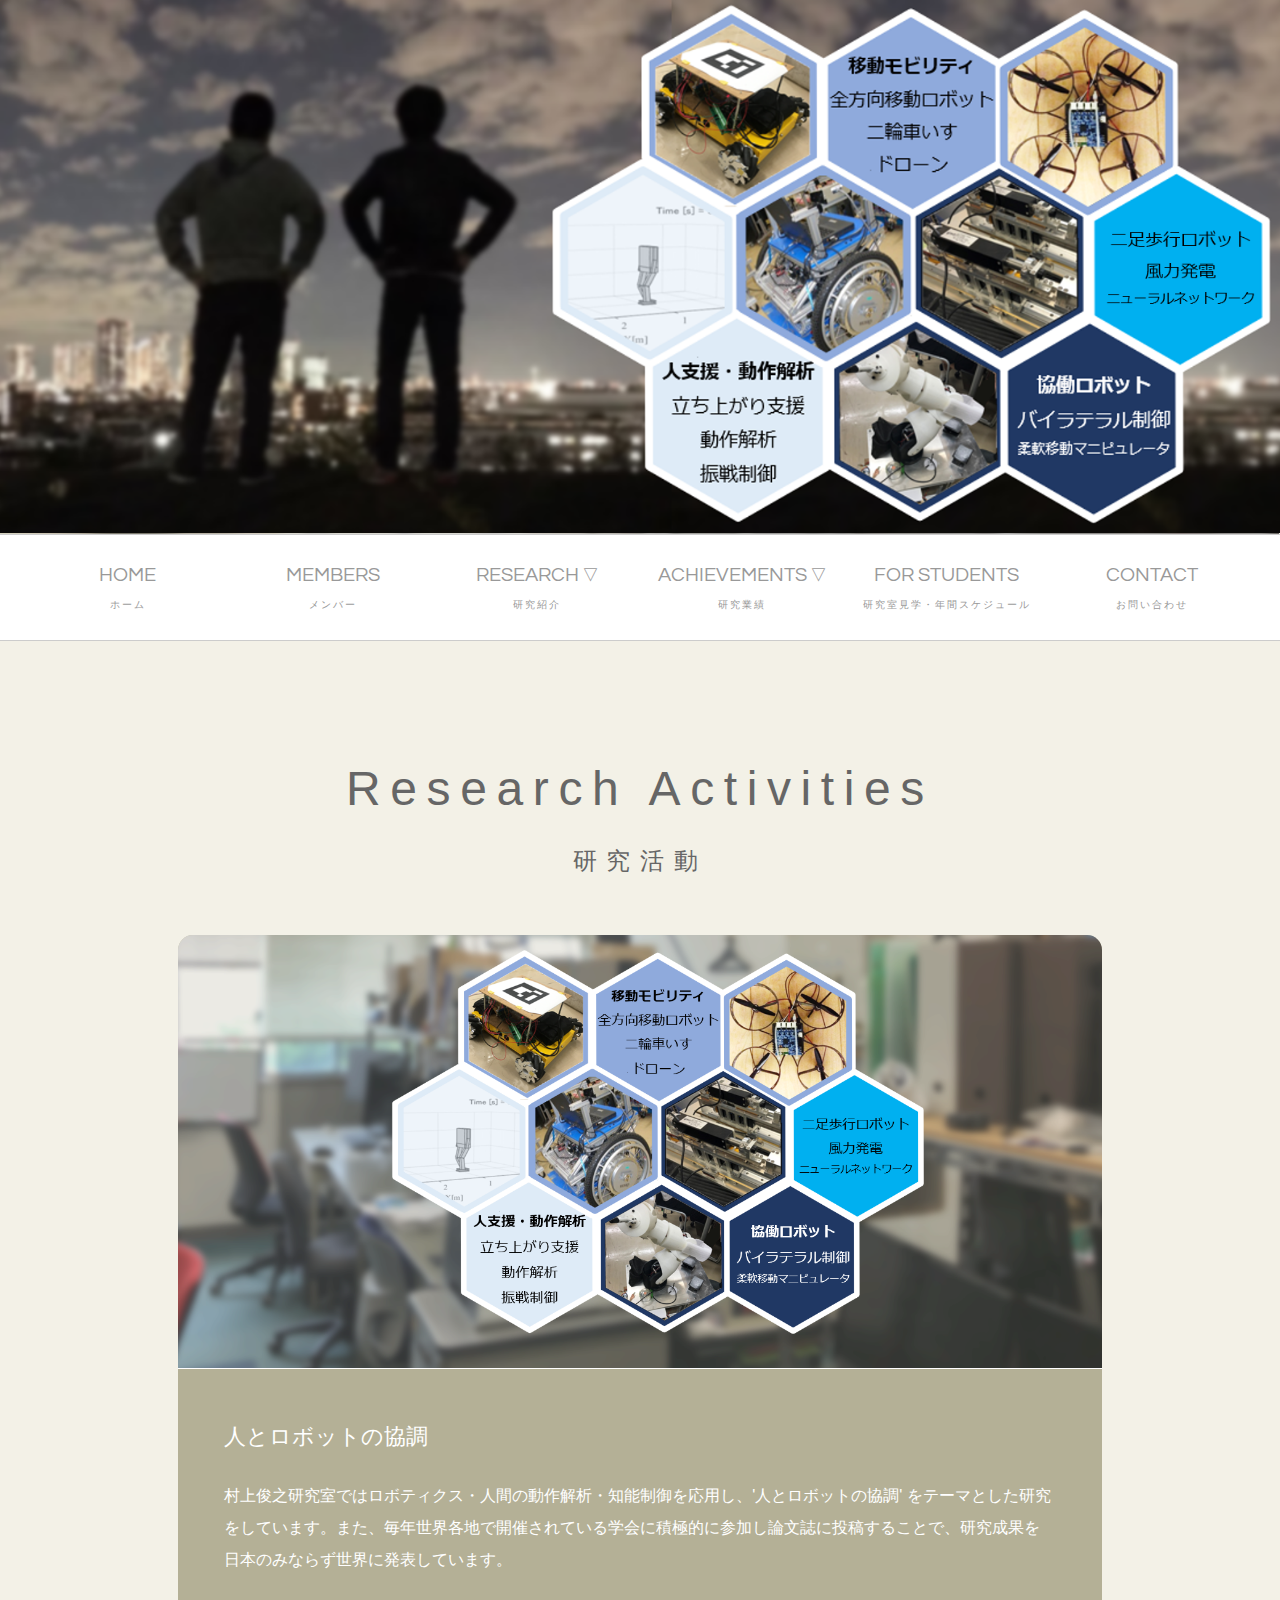
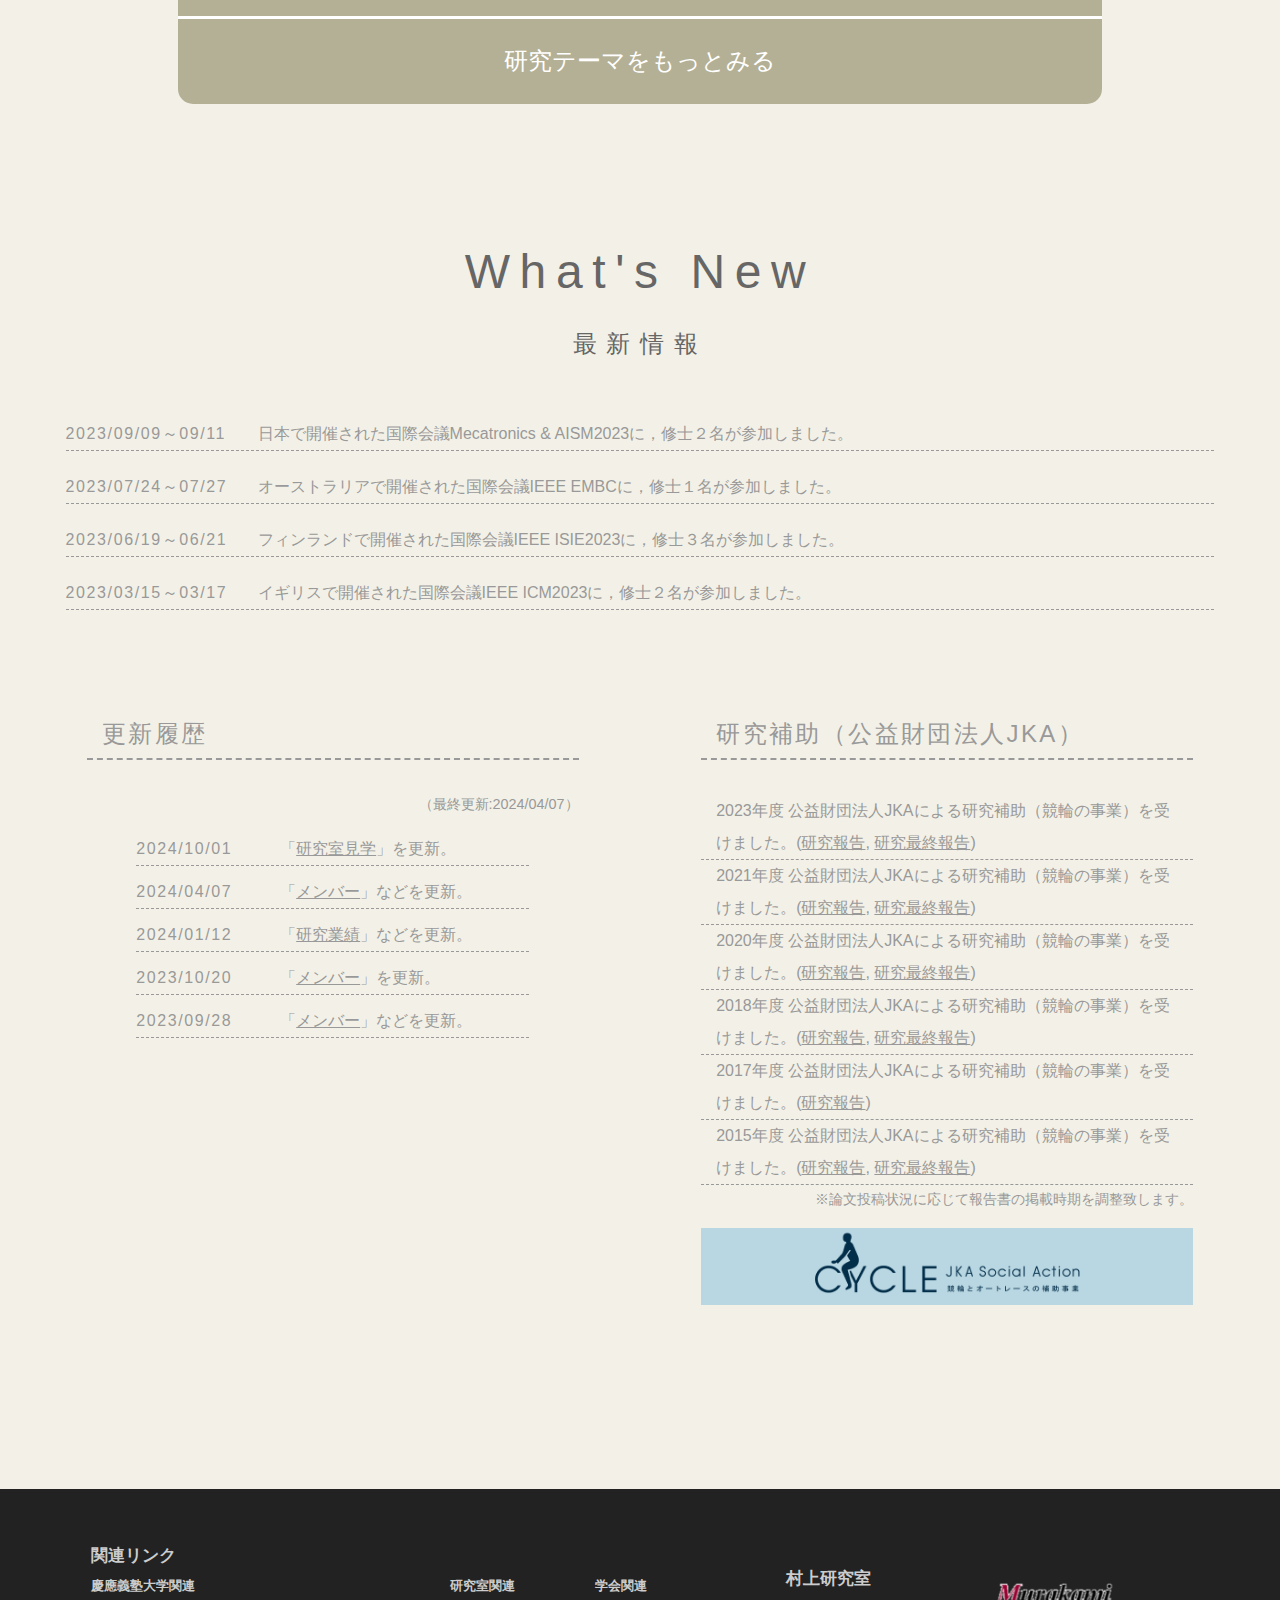
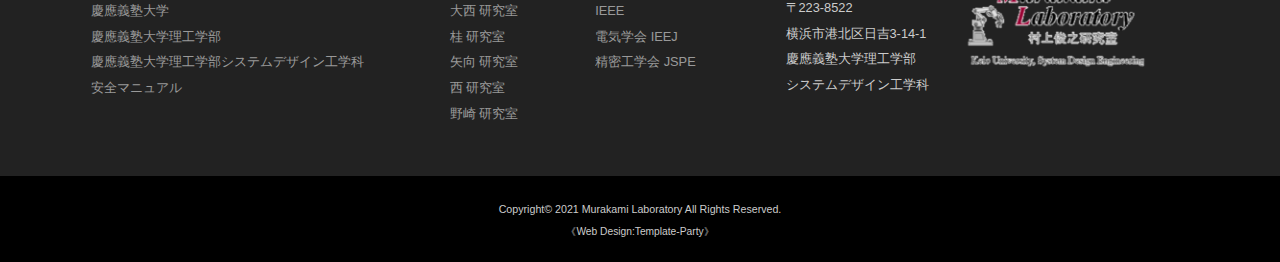
==== commit 34222ea8: "20241001研究室案内更新" ====
--- a/index.html
+++ b/index.html
@@ -159,12 +159,13 @@
 <h3>更新履歴</h3>
 <h4>（最終更新:2024/04/07）</h4>
 <dl>
+	<dt>2024/10/01</dt><dd>「<a href="forstudents.html">研究室見学</a>」を更新。</dd>
 	<dt>2024/04/07</dt><dd>「<a href="members.html">メンバー</a>」などを更新。</dd>
 	<dt>2024/01/12</dt><dd>「<a href="intconf.html">研究業績</a>」などを更新。</dd>	
 	<dt>2023/10/20</dt><dd>「<a href="members.html">メンバー</a>」を更新。</dd>
 	<dt>2023/09/28</dt><dd>「<a href="members.html">メンバー</a>」などを更新。</dd>
+	<!--  過去のお知らせ
 	<dt>2023/09/16</dt><dd>「<a href="intconf.html">研究業績</a>」を更新。</dd>
-	<!--  過去のお知らせ
 	<dt>2023/04/20</dt><dd>「<a href="members.html">メンバー</a>」などを更新。</dd>
 	<dt>2023/03/30</dt><dd>「<a href="intconf.html">研究業績</a>」を更新。</dd>	
 	<dt>2022/10/13</dt><dd>「<a href="members.html">メンバー</a>」を更新。</dd>
@@ -187,7 +188,7 @@
 <!---------------------------　競輪事業　始まり　-------------------------->
 <div>
 <h3>研究補助（公益財団法人JKA）</h3>
-<p>2023年度 公益財団法人JKAによる研究補助（競輪の事業）を受けました。(<a href="JKA2023/2023jka_report-chukan.pdf"  target="_blank">研究報告</a>, <a href="JKA2021/2023jka_report-final.pdf"  target="_blank">研究最終報告</a>)</p>
+<p>2023年度 公益財団法人JKAによる研究補助（競輪の事業）を受けました。(<a href="JKA2023/2023jka_report-chukan.pdf"  target="_blank">研究報告</a>, <a href="JKA2023/2023jka_report-final.pdf"  target="_blank">研究最終報告</a>)</p>
 <p>2021年度 公益財団法人JKAによる研究補助（競輪の事業）を受けました。(<a href="JKA2021/2021jka_report-chukan.pdf"  target="_blank">研究報告</a>, <a href="JKA2021/2021jka_report-final.pdf"  target="_blank">研究最終報告</a>)</p>
 <p>2020年度 公益財団法人JKAによる研究補助（競輪の事業）を受けました。(<a href="JKA2020/2020jka_report-chukan2.pdf"  target="_blank">研究報告</a>, <a href="JKA2020/2020jka_report-final.pdf"  target="_blank">研究最終報告</a>)</p>
 <p>2018年度 公益財団法人JKAによる研究補助（競輪の事業）を受けました。(<a href="JKA2017/2017jka_report-chukan2.pdf"  target="_blank">研究報告</a>, <a href="JKA2017/2017jka_report-final.pdf"  target="_blank">研究最終報告</a>)</p>
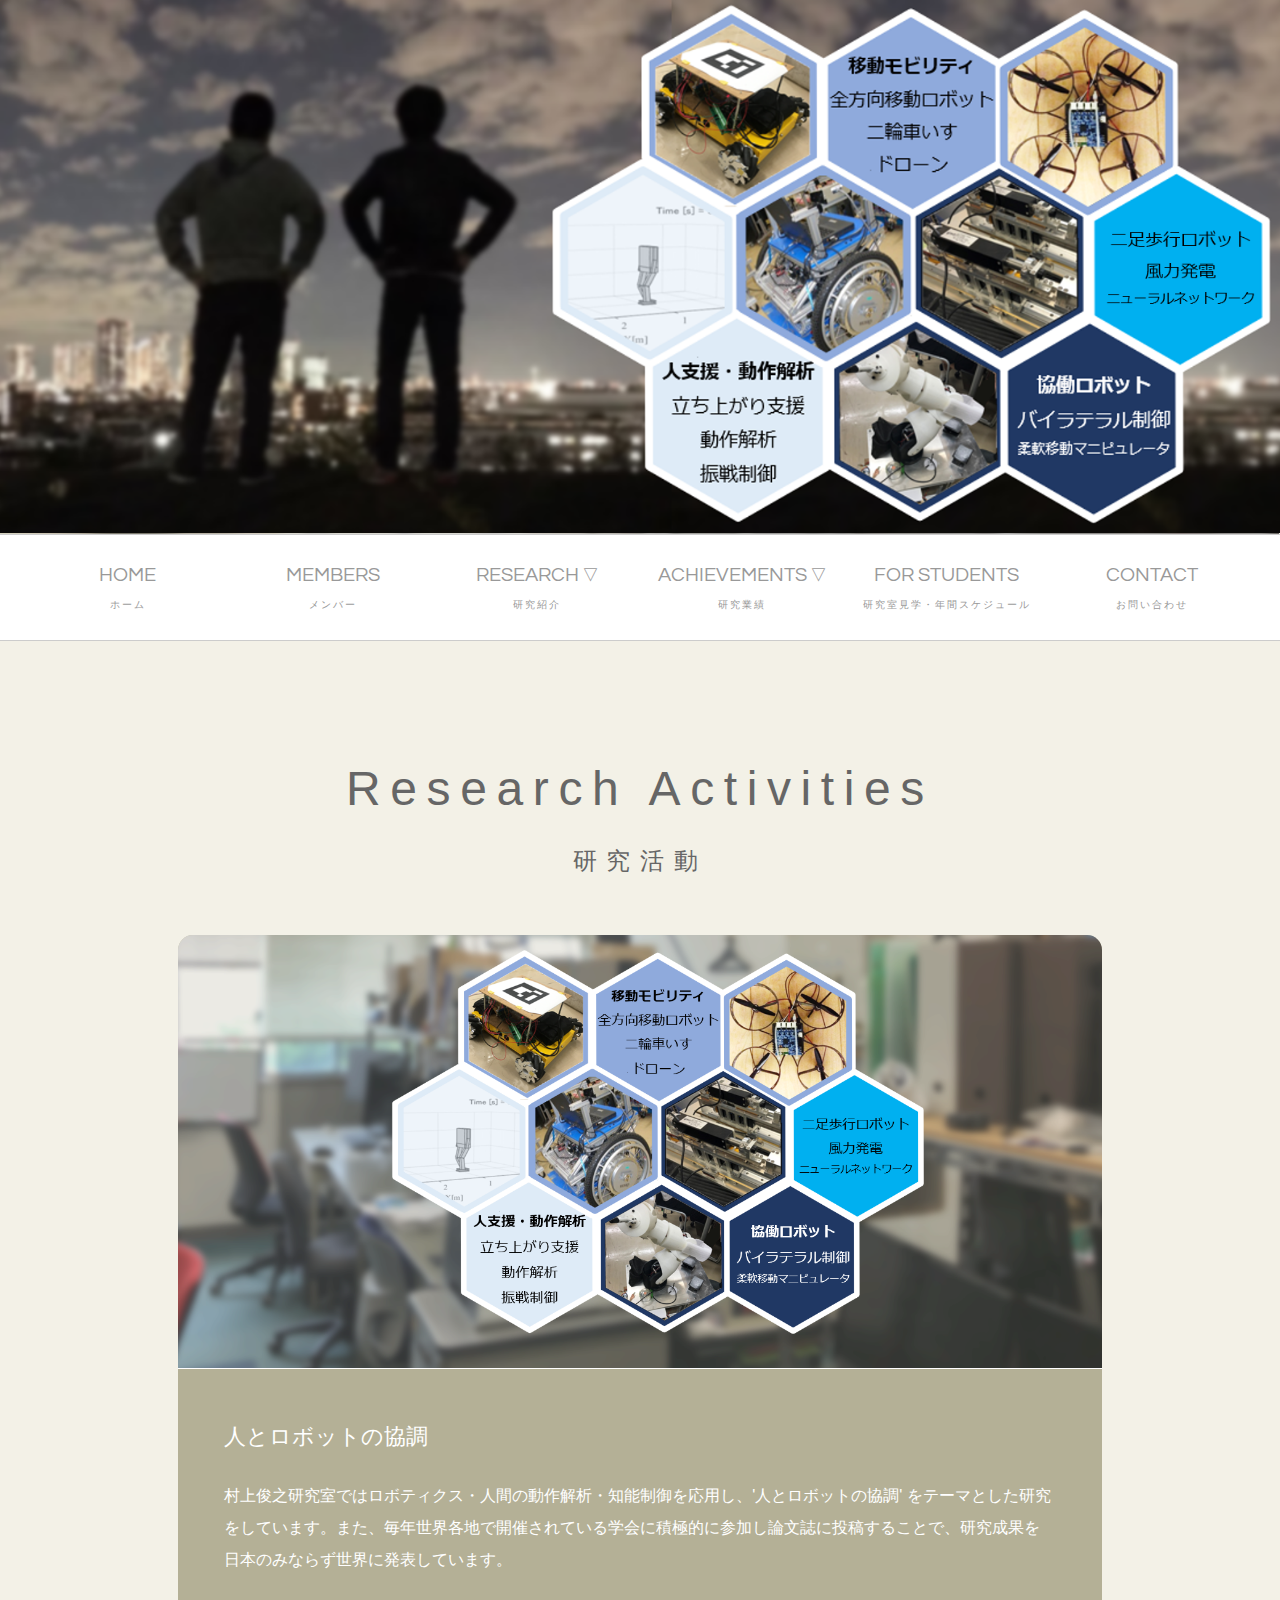
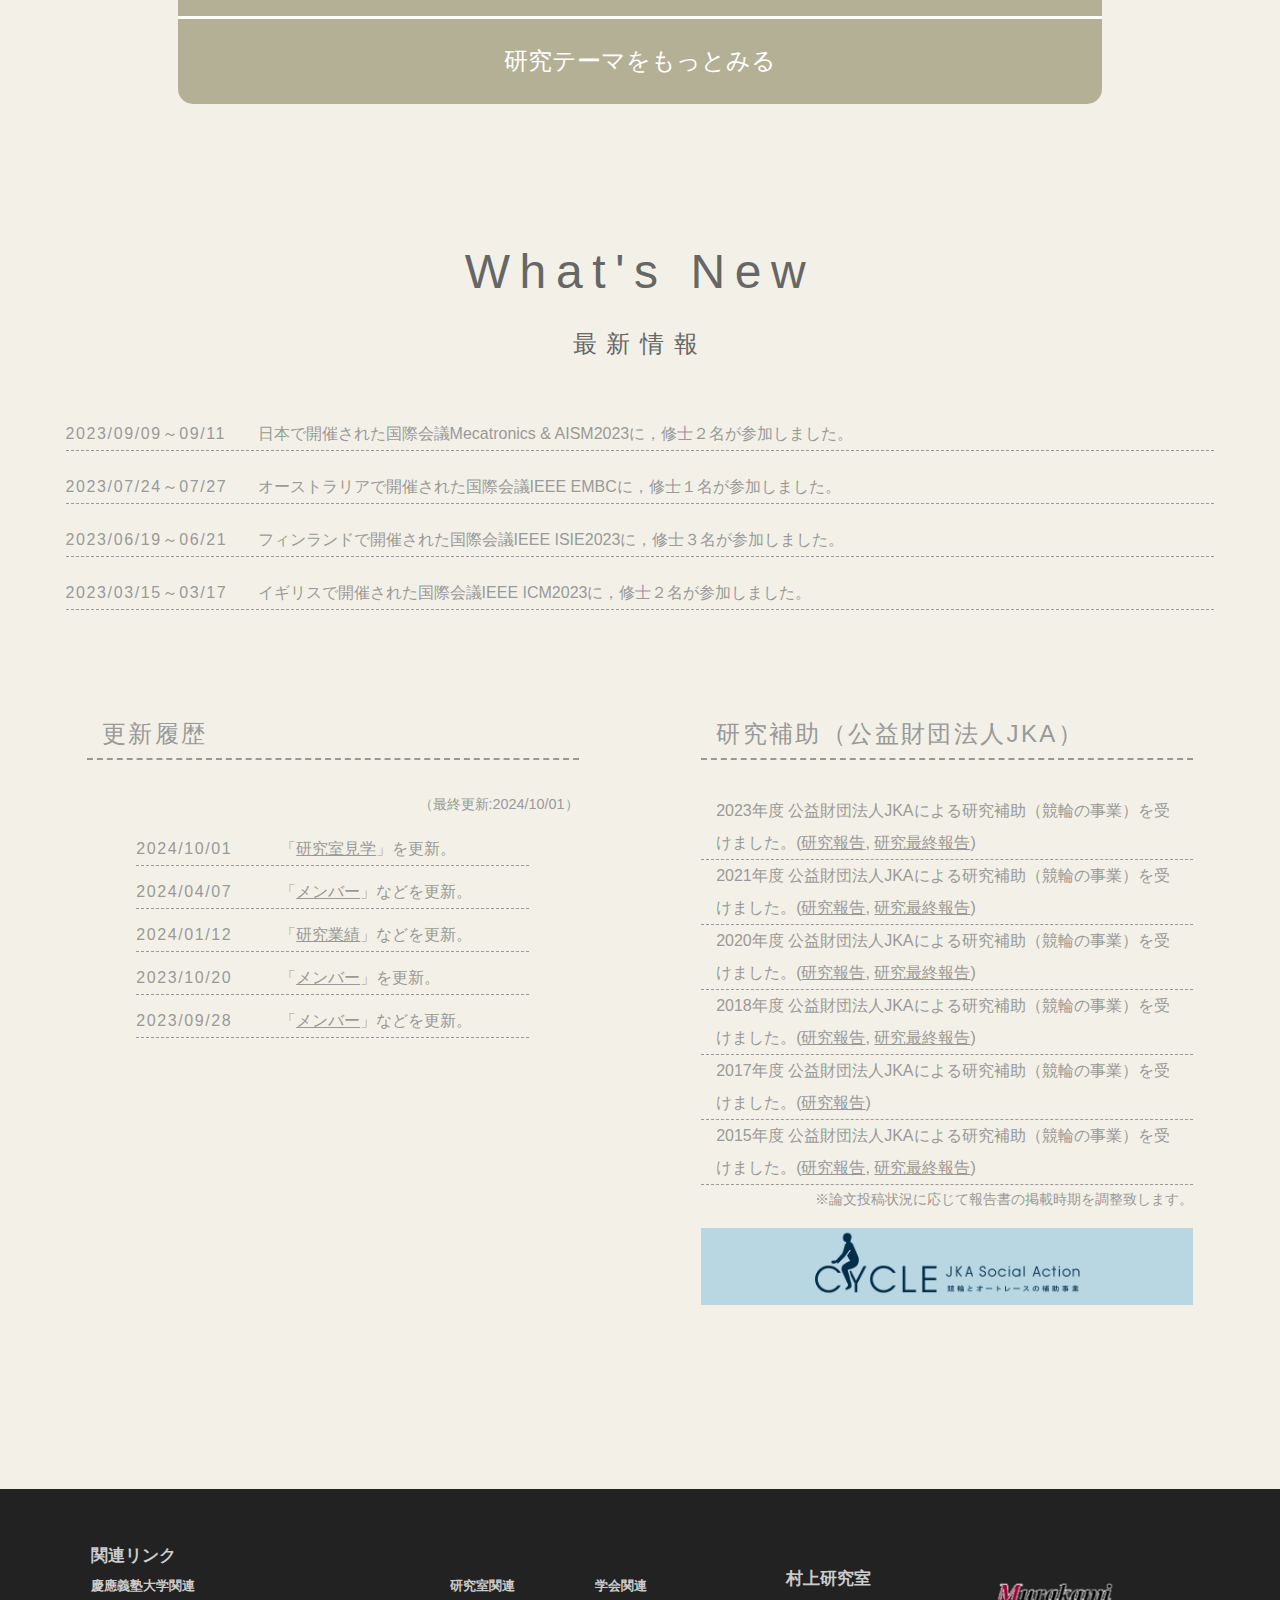
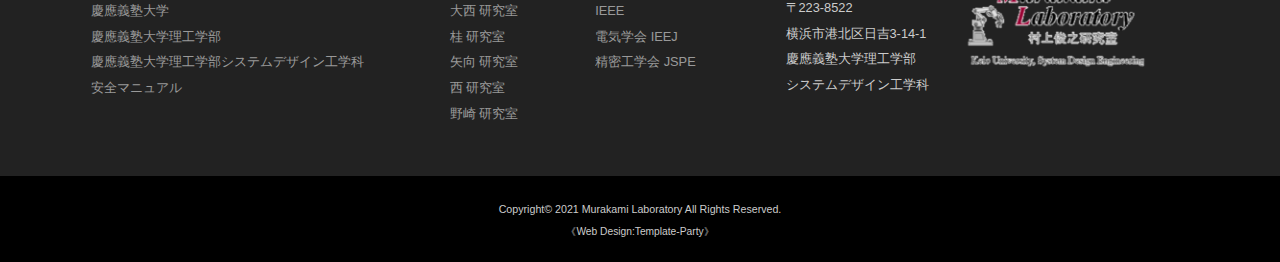
==== commit 2bed88f2: "20241001HotFix" ====
--- a/index.html
+++ b/index.html
@@ -157,7 +157,7 @@
 <!---------------------------　更新履歴　始まり　-------------------------->
 <div>
 <h3>更新履歴</h3>
-<h4>（最終更新:2024/04/07）</h4>
+<h4>（最終更新:2024/10/01）</h4>
 <dl>
 	<dt>2024/10/01</dt><dd>「<a href="forstudents.html">研究室見学</a>」を更新。</dd>
 	<dt>2024/04/07</dt><dd>「<a href="members.html">メンバー</a>」などを更新。</dd>
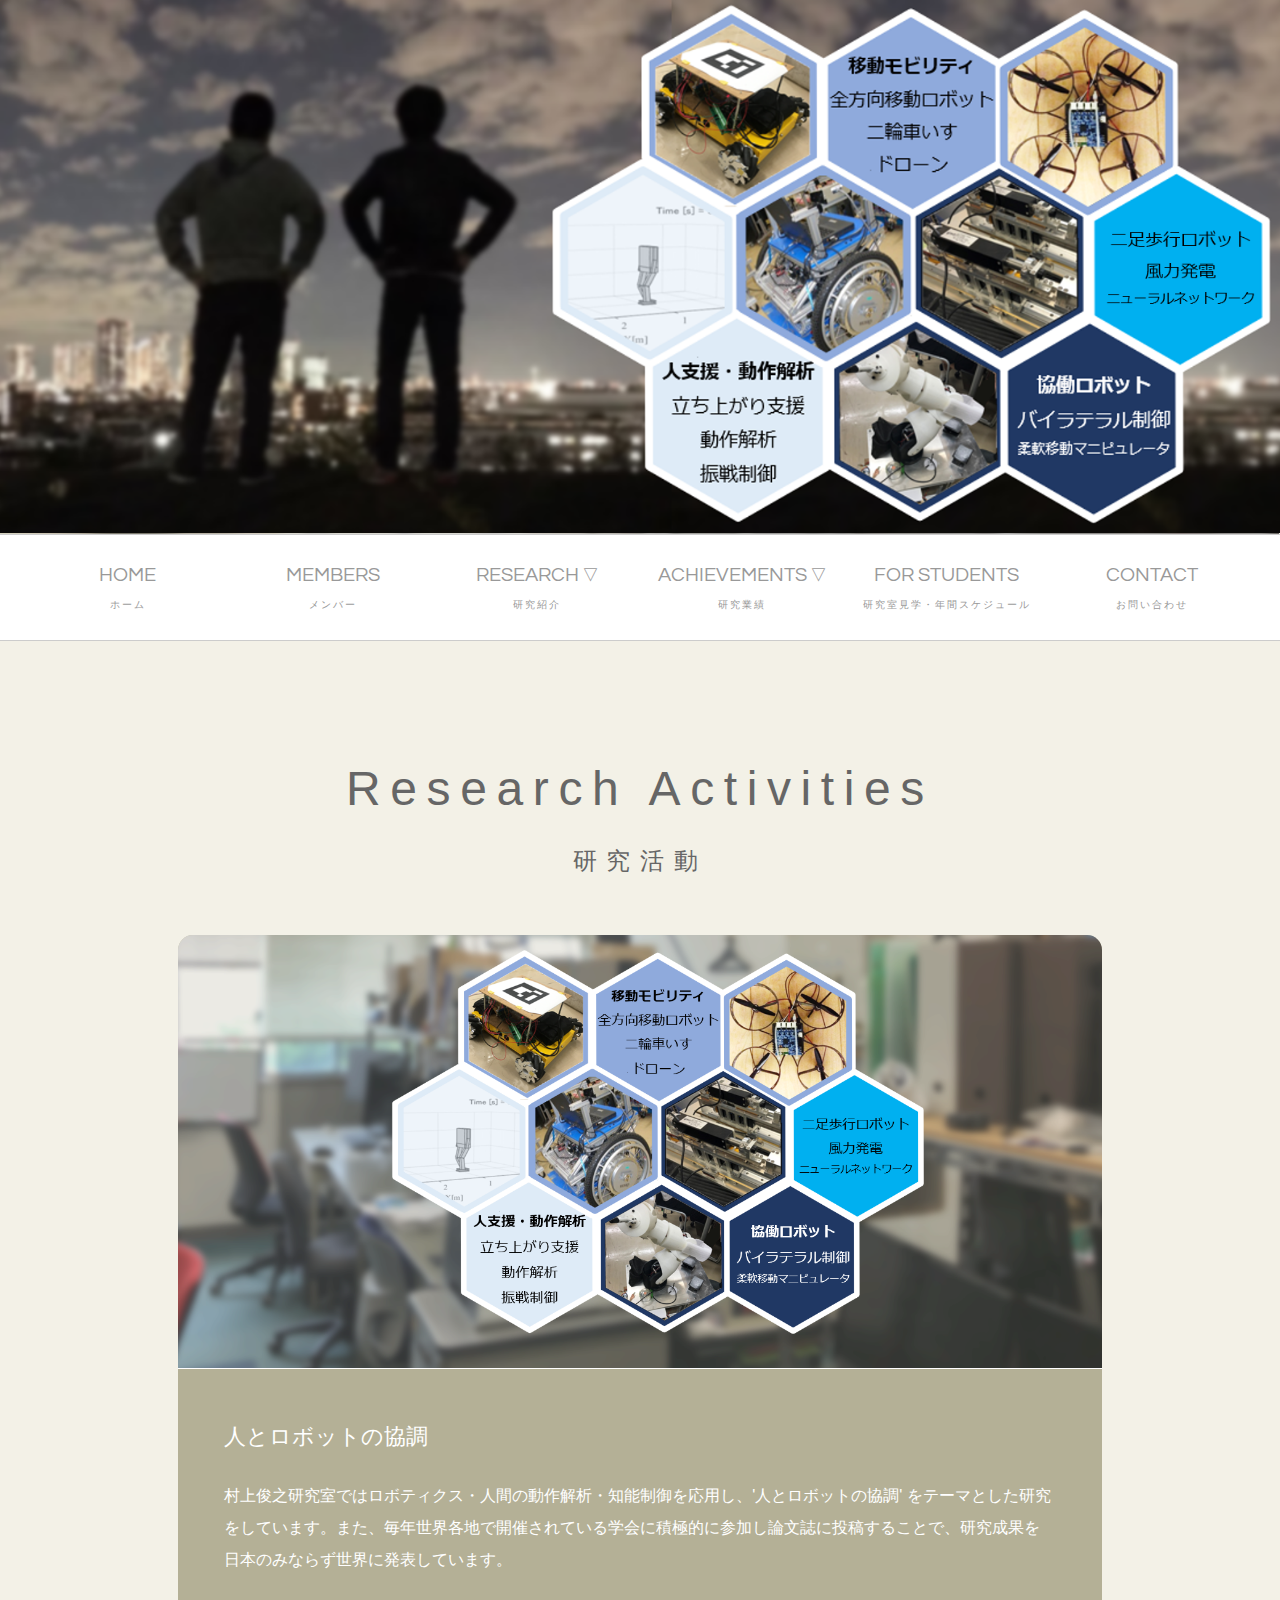
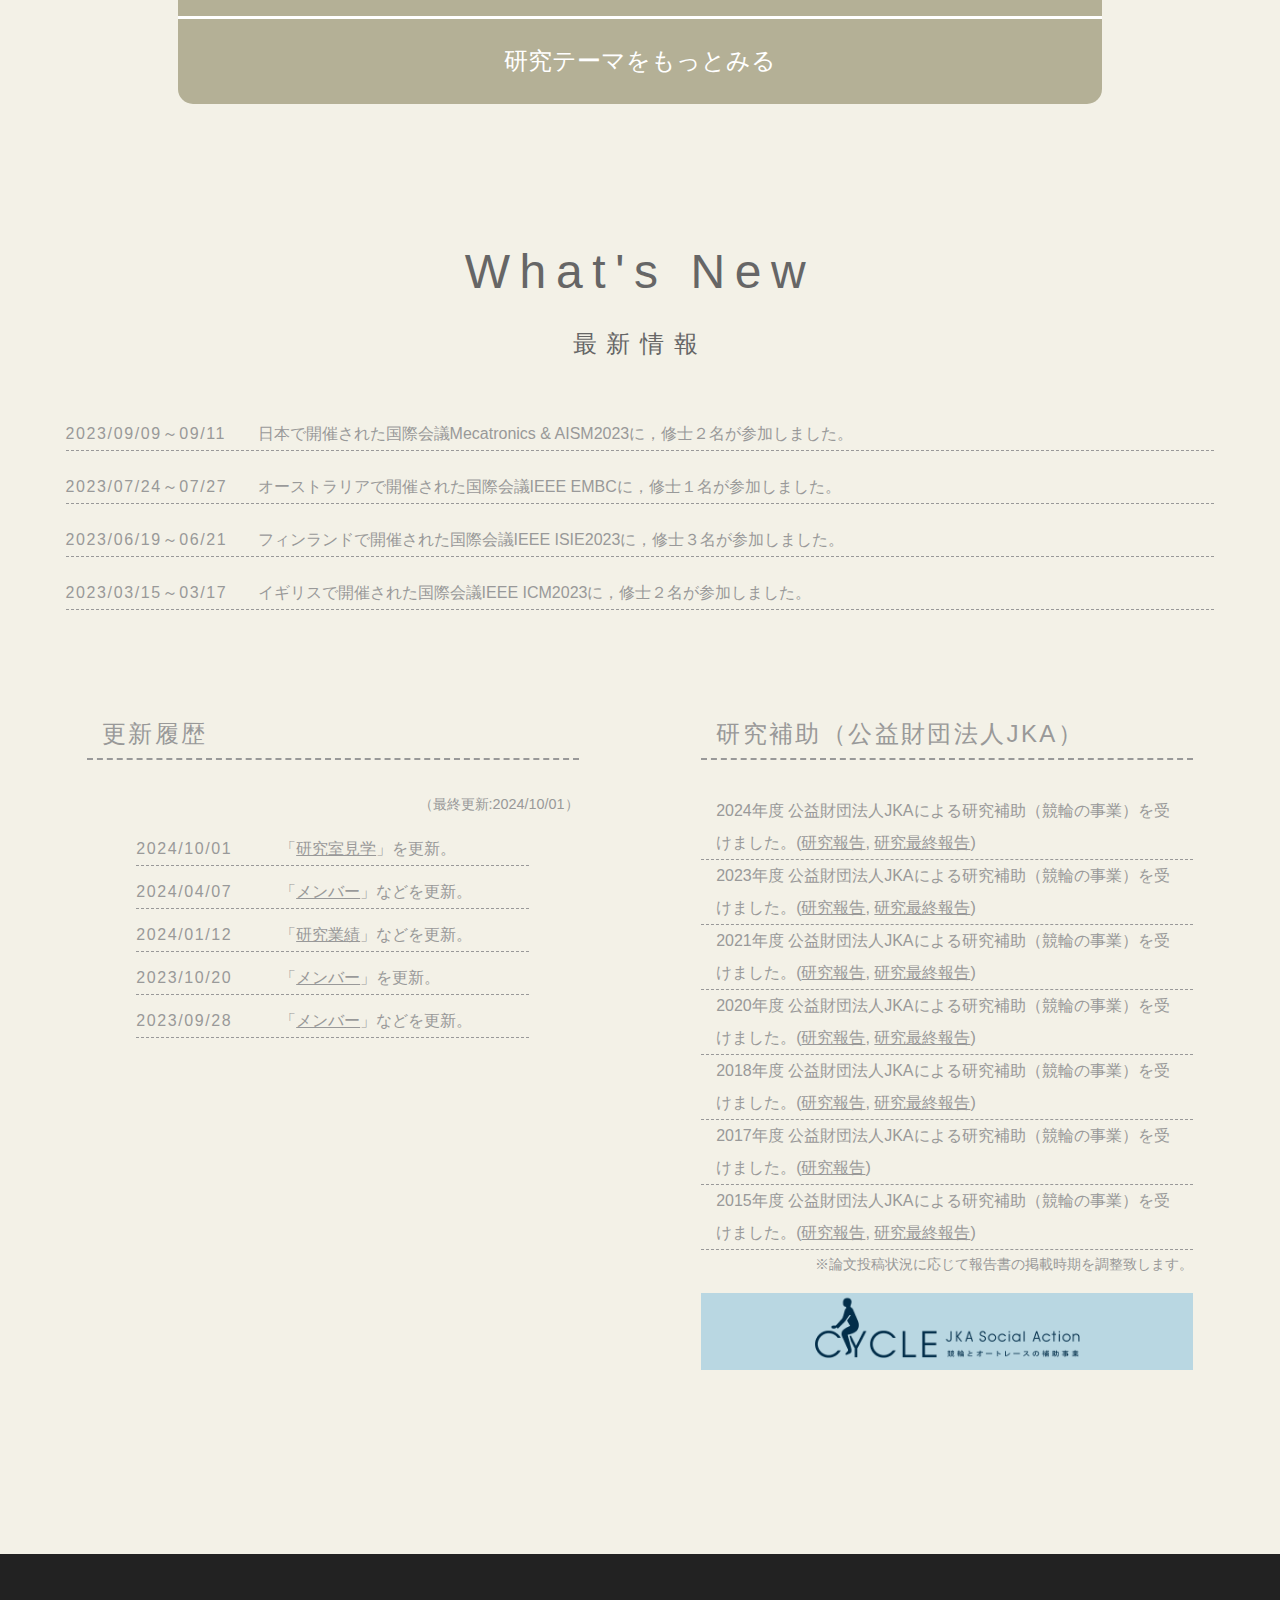
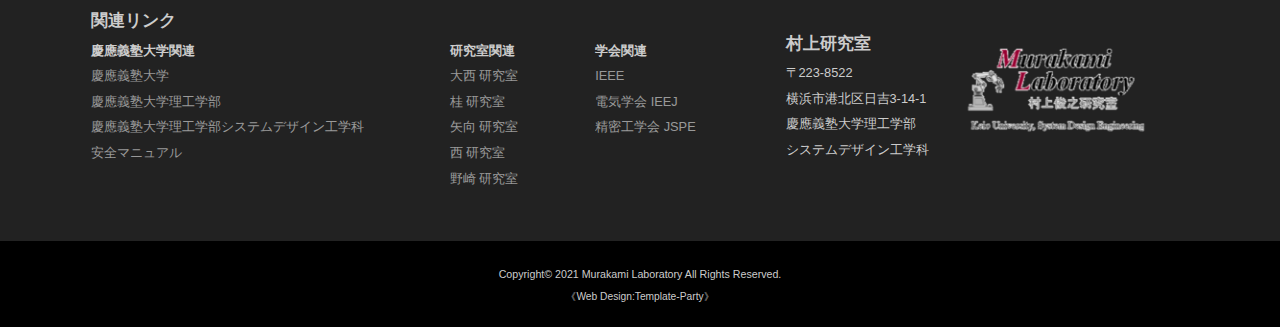
==== commit 32b404f0: "Update index.html" ====
--- a/index.html
+++ b/index.html
@@ -188,6 +188,7 @@
 <!---------------------------　競輪事業　始まり　-------------------------->
 <div>
 <h3>研究補助（公益財団法人JKA）</h3>
+<p>2024年度 公益財団法人JKAによる研究補助（競輪の事業）を受けました。(<a href="JKA2024/2024jka_report-chukan.pdf"  target="_blank">研究報告</a>, <a href="JKA2024/2024jka_report-final.pdf"  target="_blank">研究最終報告</a>)</p>
 <p>2023年度 公益財団法人JKAによる研究補助（競輪の事業）を受けました。(<a href="JKA2023/2023jka_report-chukan.pdf"  target="_blank">研究報告</a>, <a href="JKA2023/2023jka_report-final.pdf"  target="_blank">研究最終報告</a>)</p>
 <p>2021年度 公益財団法人JKAによる研究補助（競輪の事業）を受けました。(<a href="JKA2021/2021jka_report-chukan.pdf"  target="_blank">研究報告</a>, <a href="JKA2021/2021jka_report-final.pdf"  target="_blank">研究最終報告</a>)</p>
 <p>2020年度 公益財団法人JKAによる研究補助（競輪の事業）を受けました。(<a href="JKA2020/2020jka_report-chukan2.pdf"  target="_blank">研究報告</a>, <a href="JKA2020/2020jka_report-final.pdf"  target="_blank">研究最終報告</a>)</p>
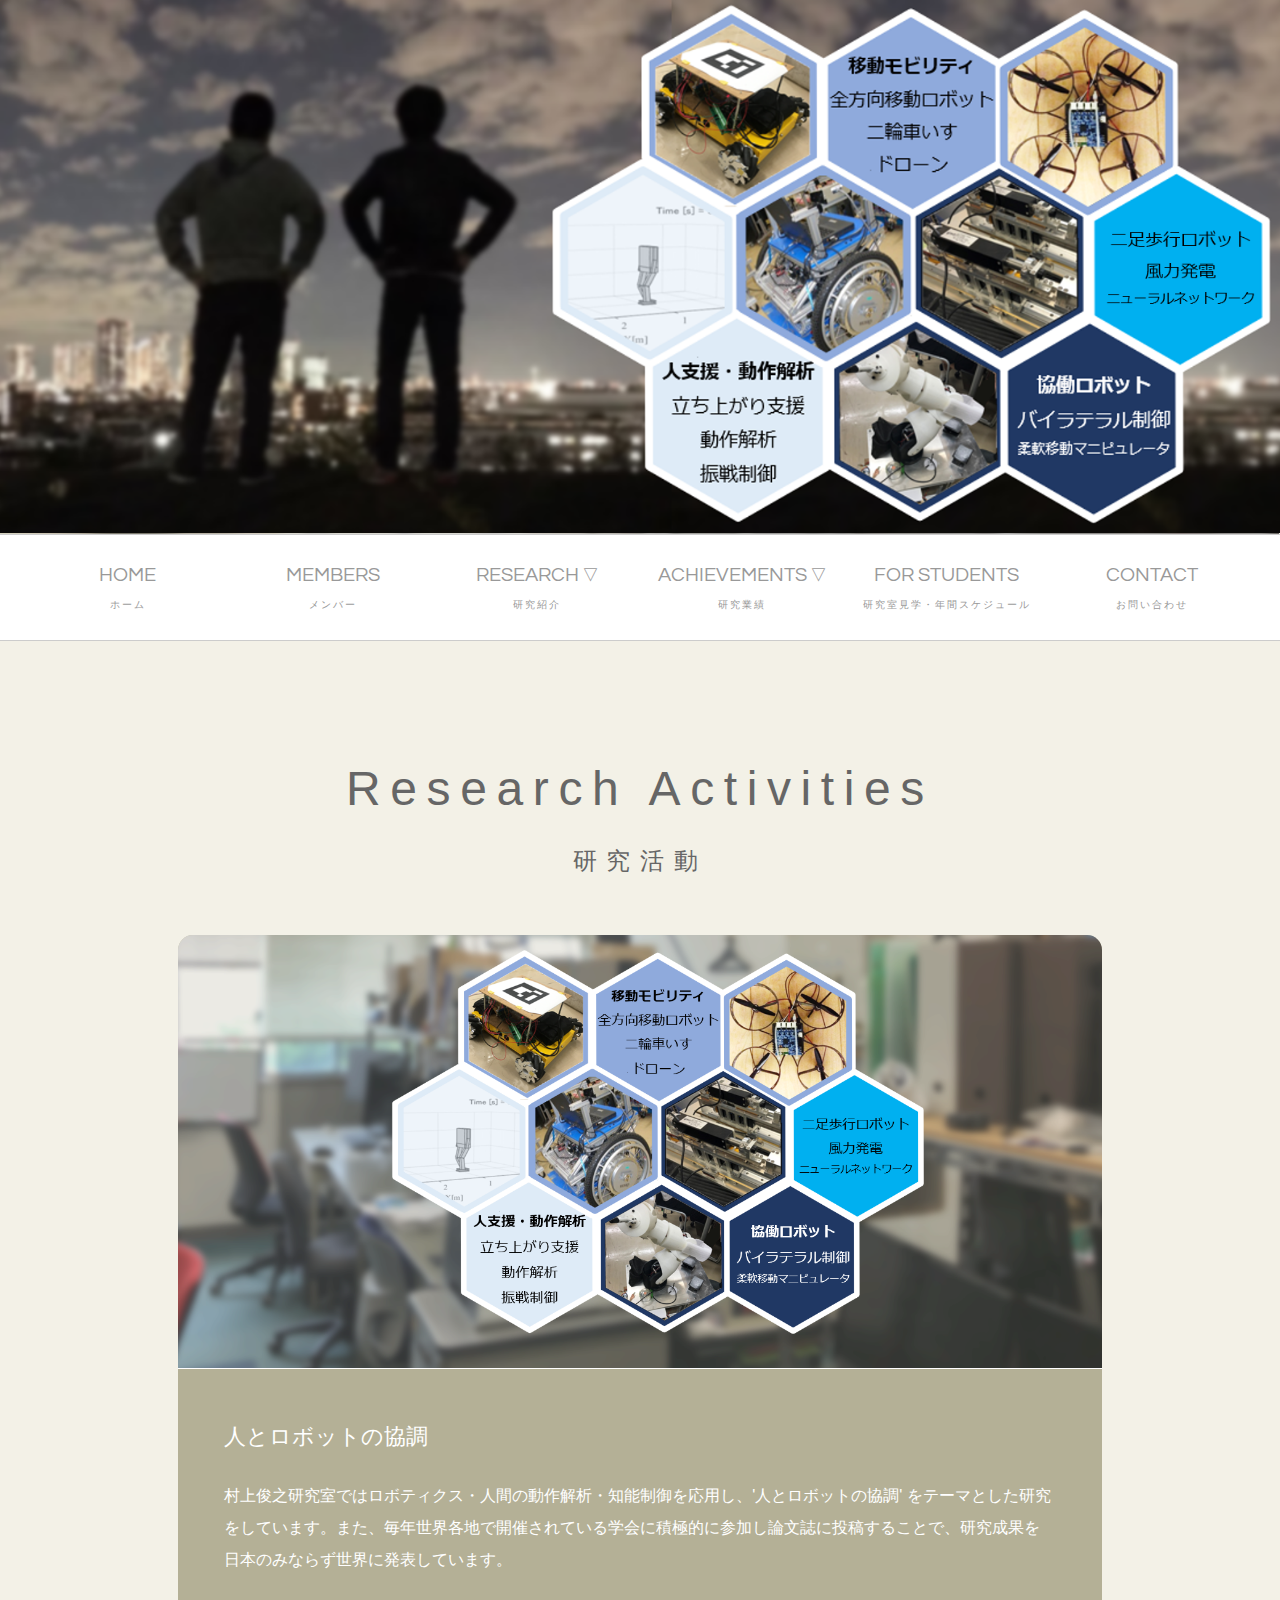
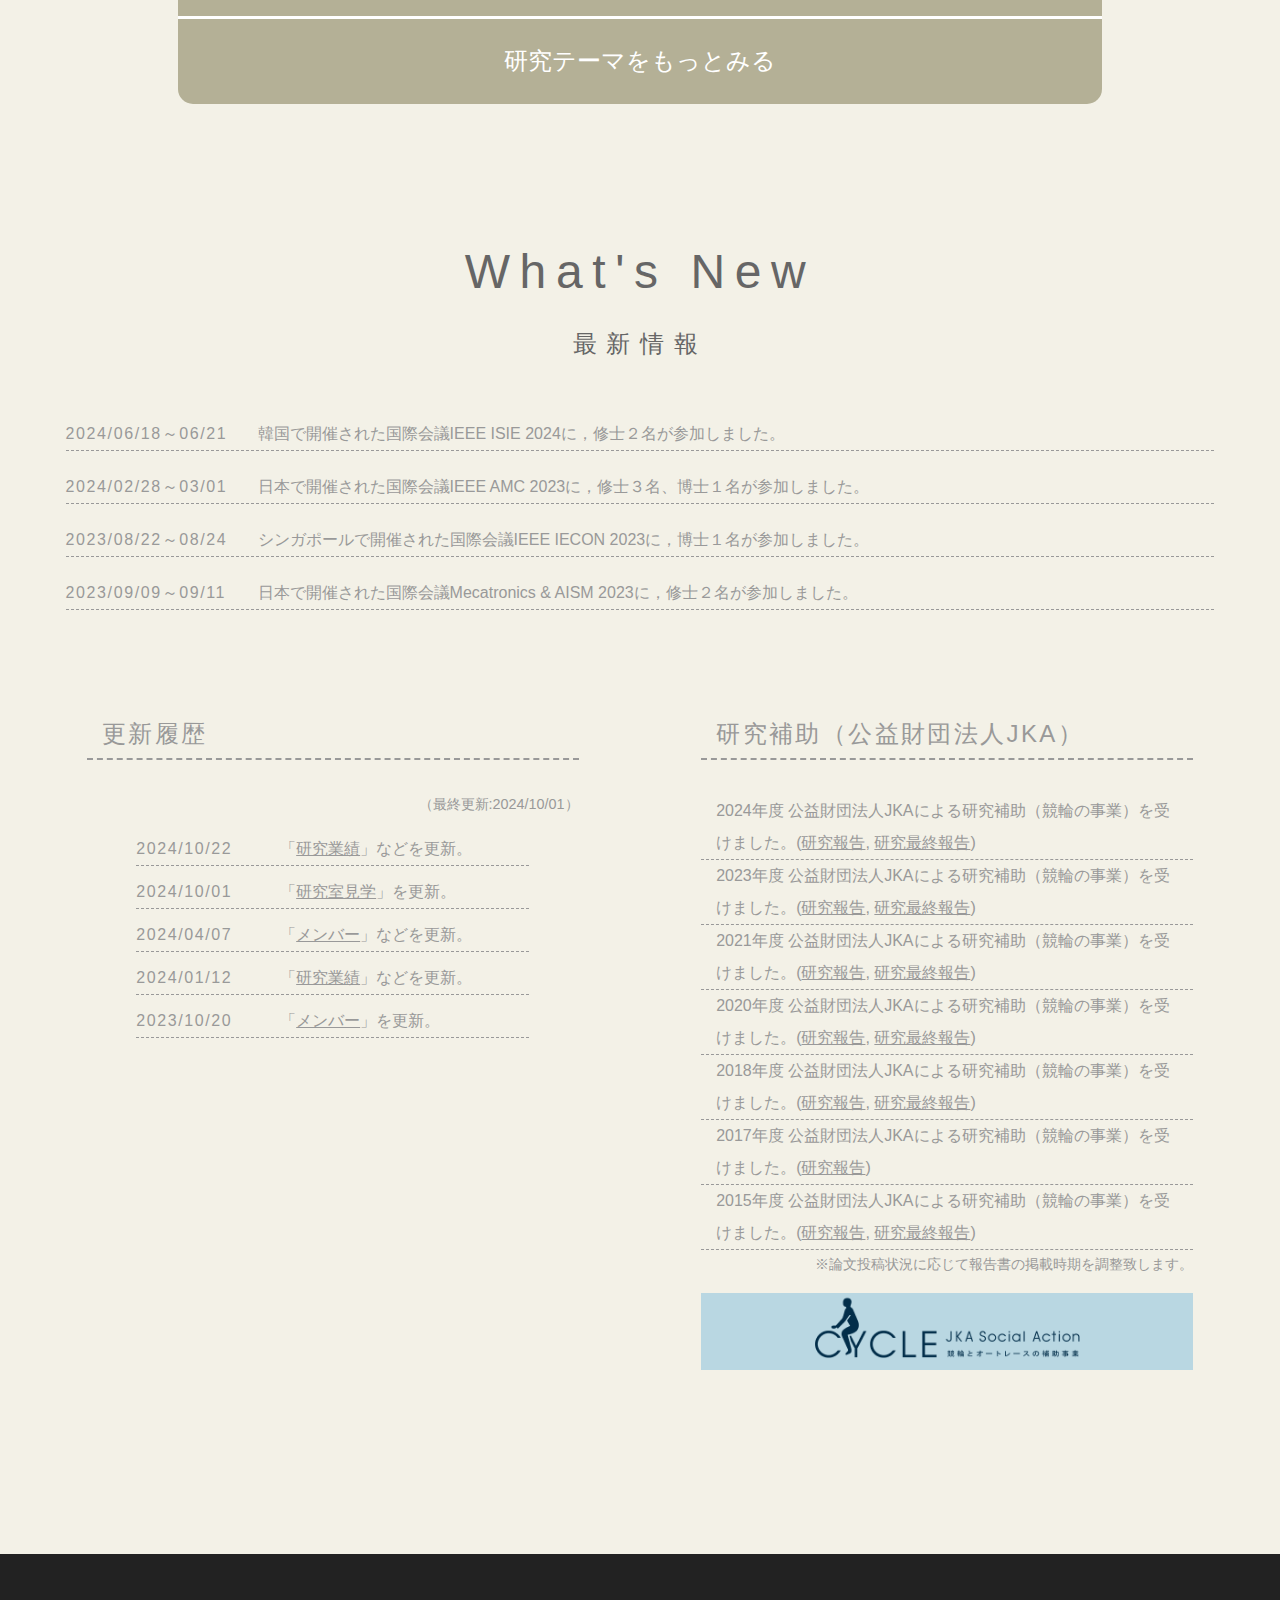
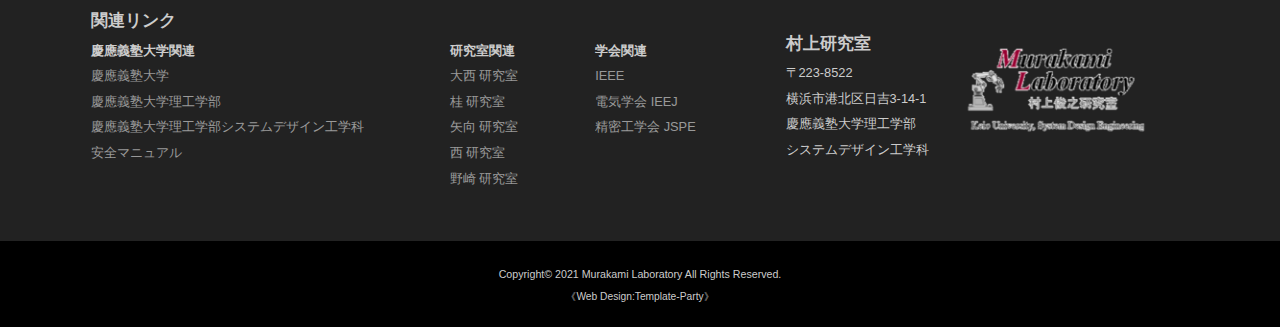
==== commit 6fecd0ca: "2024/10/22" ====
--- a/index.html
+++ b/index.html
@@ -121,17 +121,26 @@
 <!--<span class="newicon">NEW!</span> NEW!のアイコン-->
 <h2>What's New<span>最新情報</span></h2>
 <dl>
+<dt>2024/06/18～06/21</dt>
+<dd>韓国で開催された国際会議IEEE ISIE 2024に，修士２名が参加しました。</dd>
+<dt>2024/02/28～03/01</dt>
+<dd>日本で開催された国際会議IEEE AMC 2023に，修士３名、博士１名が参加しました。</dd>
+<dt>2023/08/22～08/24</dt>
+<dd>シンガポールで開催された国際会議IEEE IECON 2023に，博士１名が参加しました。</dd>
 <dt>2023/09/09～09/11</dt>
-<dd>日本で開催された国際会議Mecatronics &amp; AISM2023に，修士２名が参加しました。</dd>
+<dd>日本で開催された国際会議Mecatronics &amp; AISM 2023に，修士２名が参加しました。</dd>
+
+
+
+<!--
+<dt>2023/08/22～08/24</dt>
+<dd>日本で開催された国内会議電気学会 産業応用部門大会(JIASC2023)に，博士１名が参加しました。</dd>
 <dt>2023/07/24～07/27</dt>
 <dd>オーストラリアで開催された国際会議IEEE EMBCに，修士１名が参加しました。</dd>
 <dt>2023/06/19～06/21</dt>
-<dd>フィンランドで開催された国際会議IEEE ISIE2023に，修士３名が参加しました。</dd>
+<dd>フィンランドで開催された国際会議IEEE ISIE 2023に，修士３名が参加しました。</dd>
 <dt>2023/03/15～03/17</dt>
 <dd>イギリスで開催された国際会議IEEE ICM2023に，修士２名が参加しました。</dd>
-
-
-<!--
 <dt>2022/08/30～09/01</dt>
 <dd>日本で開催された国内会議電気学会 産業応用部門大会(JIASC2022)に，修士３名が参加しました。</dd>
 <dt>2021/06/20～06/23</dt>
@@ -159,12 +168,14 @@
 <h3>更新履歴</h3>
 <h4>（最終更新:2024/10/01）</h4>
 <dl>
+	<dt>2024/10/22</dt><dd>「<a href="intconf.html">研究業績</a>」などを更新。</dd>
 	<dt>2024/10/01</dt><dd>「<a href="forstudents.html">研究室見学</a>」を更新。</dd>
 	<dt>2024/04/07</dt><dd>「<a href="members.html">メンバー</a>」などを更新。</dd>
 	<dt>2024/01/12</dt><dd>「<a href="intconf.html">研究業績</a>」などを更新。</dd>	
 	<dt>2023/10/20</dt><dd>「<a href="members.html">メンバー</a>」を更新。</dd>
+	
+	<!--  過去のお知らせ
 	<dt>2023/09/28</dt><dd>「<a href="members.html">メンバー</a>」などを更新。</dd>
-	<!--  過去のお知らせ
 	<dt>2023/09/16</dt><dd>「<a href="intconf.html">研究業績</a>」を更新。</dd>
 	<dt>2023/04/20</dt><dd>「<a href="members.html">メンバー</a>」などを更新。</dd>
 	<dt>2023/03/30</dt><dd>「<a href="intconf.html">研究業績</a>」を更新。</dd>	
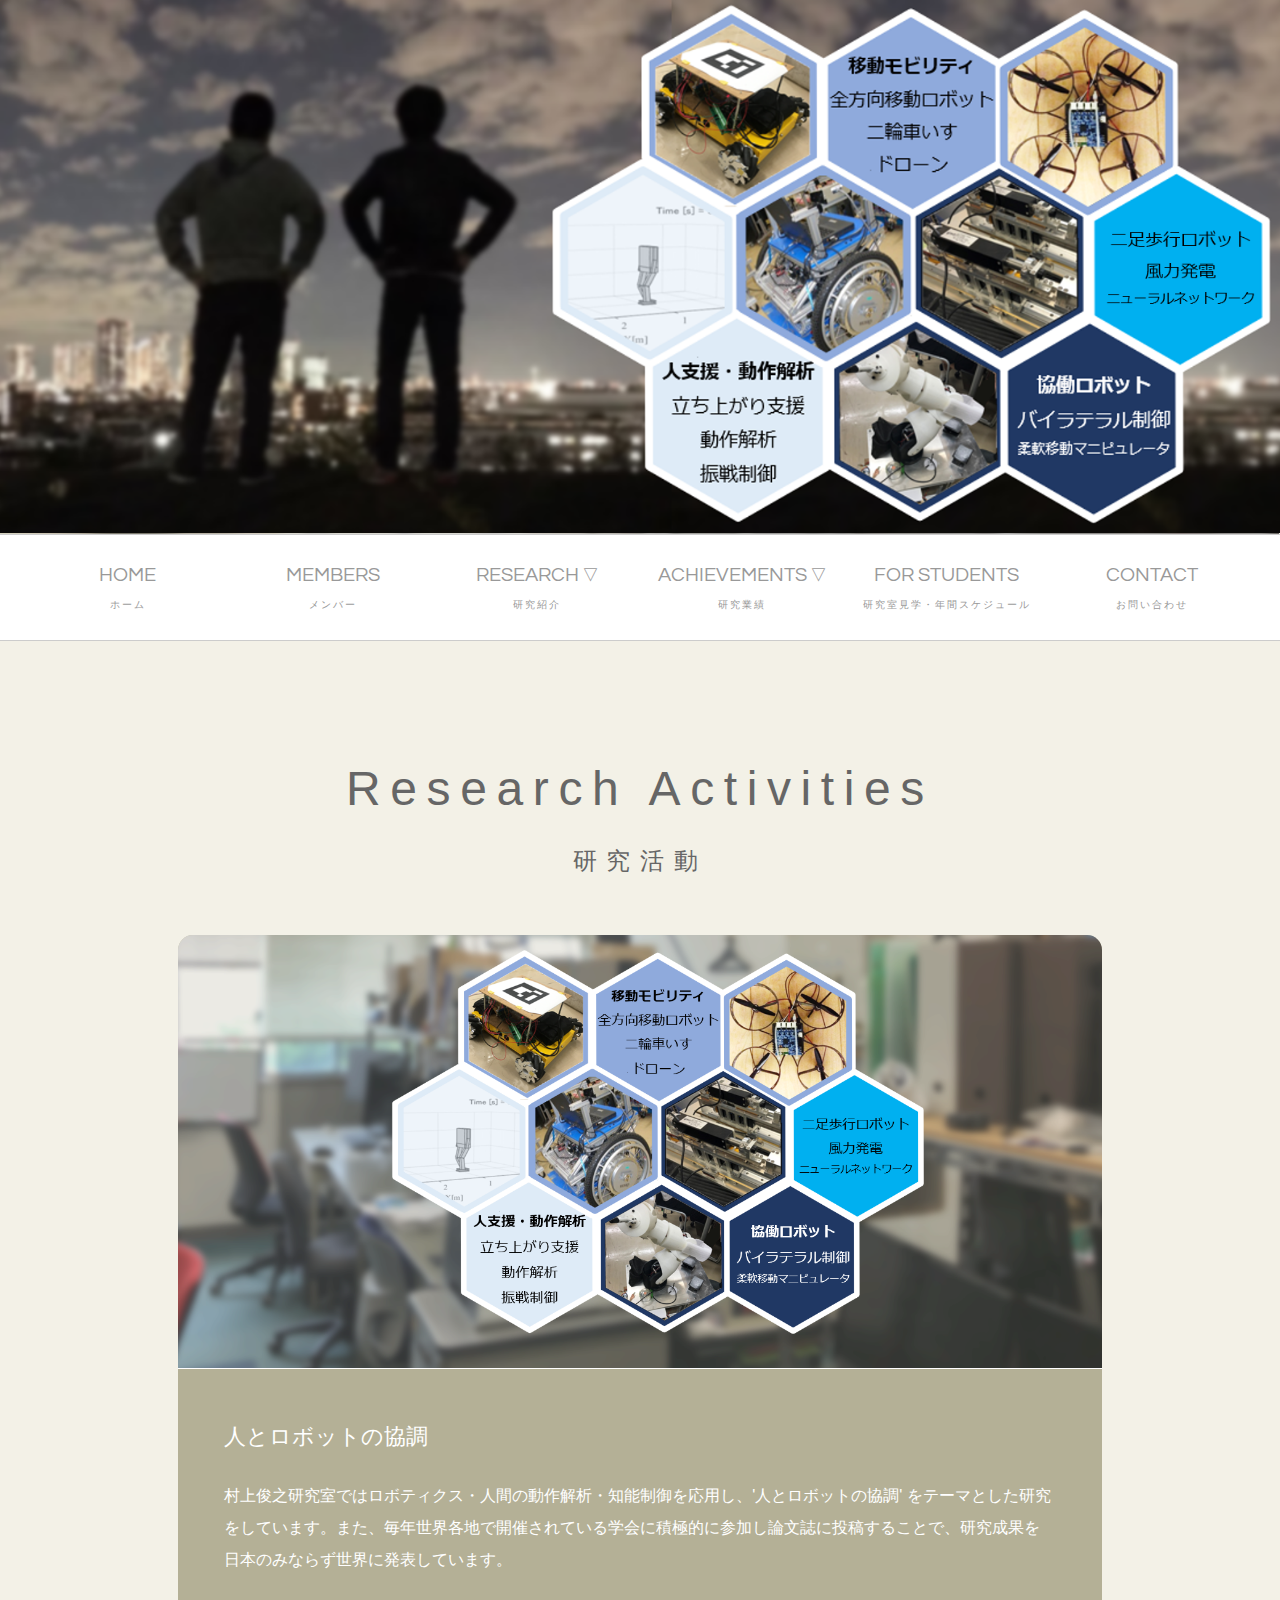
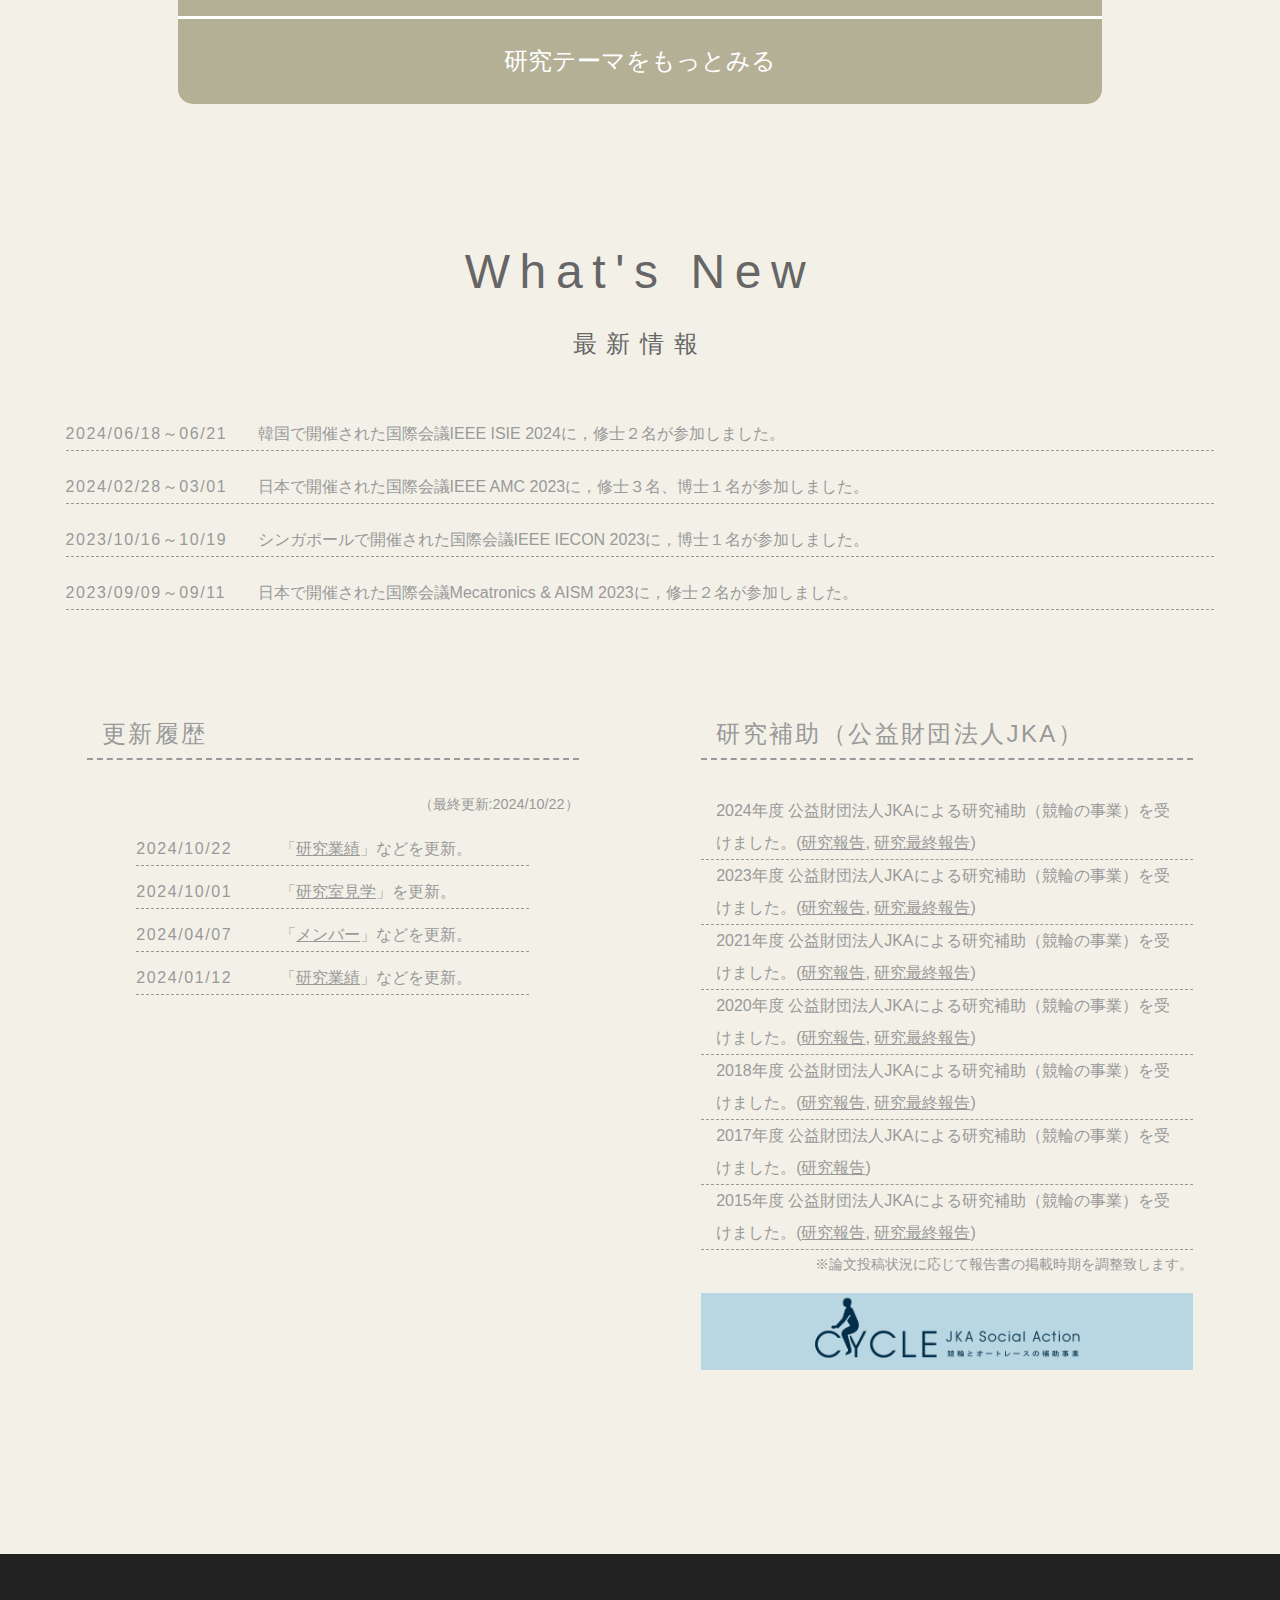
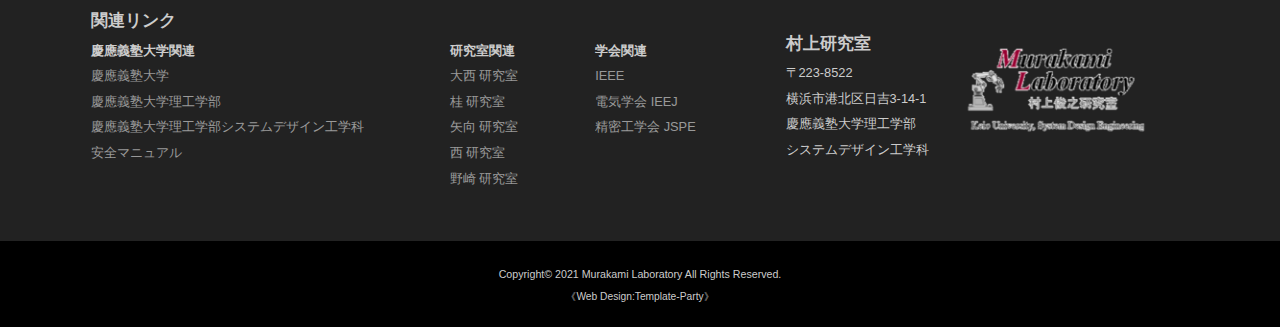
==== commit 00d19f4f: "2024/10/22" ====
--- a/index.html
+++ b/index.html
@@ -125,7 +125,7 @@
 <dd>韓国で開催された国際会議IEEE ISIE 2024に，修士２名が参加しました。</dd>
 <dt>2024/02/28～03/01</dt>
 <dd>日本で開催された国際会議IEEE AMC 2023に，修士３名、博士１名が参加しました。</dd>
-<dt>2023/08/22～08/24</dt>
+<dt>2023/10/16～10/19</dt>
 <dd>シンガポールで開催された国際会議IEEE IECON 2023に，博士１名が参加しました。</dd>
 <dt>2023/09/09～09/11</dt>
 <dd>日本で開催された国際会議Mecatronics &amp; AISM 2023に，修士２名が参加しました。</dd>
@@ -166,13 +166,12 @@
 <!---------------------------　更新履歴　始まり　-------------------------->
 <div>
 <h3>更新履歴</h3>
-<h4>（最終更新:2024/10/01）</h4>
+<h4>（最終更新:2024/10/22）</h4>
 <dl>
 	<dt>2024/10/22</dt><dd>「<a href="intconf.html">研究業績</a>」などを更新。</dd>
 	<dt>2024/10/01</dt><dd>「<a href="forstudents.html">研究室見学</a>」を更新。</dd>
 	<dt>2024/04/07</dt><dd>「<a href="members.html">メンバー</a>」などを更新。</dd>
 	<dt>2024/01/12</dt><dd>「<a href="intconf.html">研究業績</a>」などを更新。</dd>	
-	<dt>2023/10/20</dt><dd>「<a href="members.html">メンバー</a>」を更新。</dd>
 	
 	<!--  過去のお知らせ
 	<dt>2023/09/28</dt><dd>「<a href="members.html">メンバー</a>」などを更新。</dd>
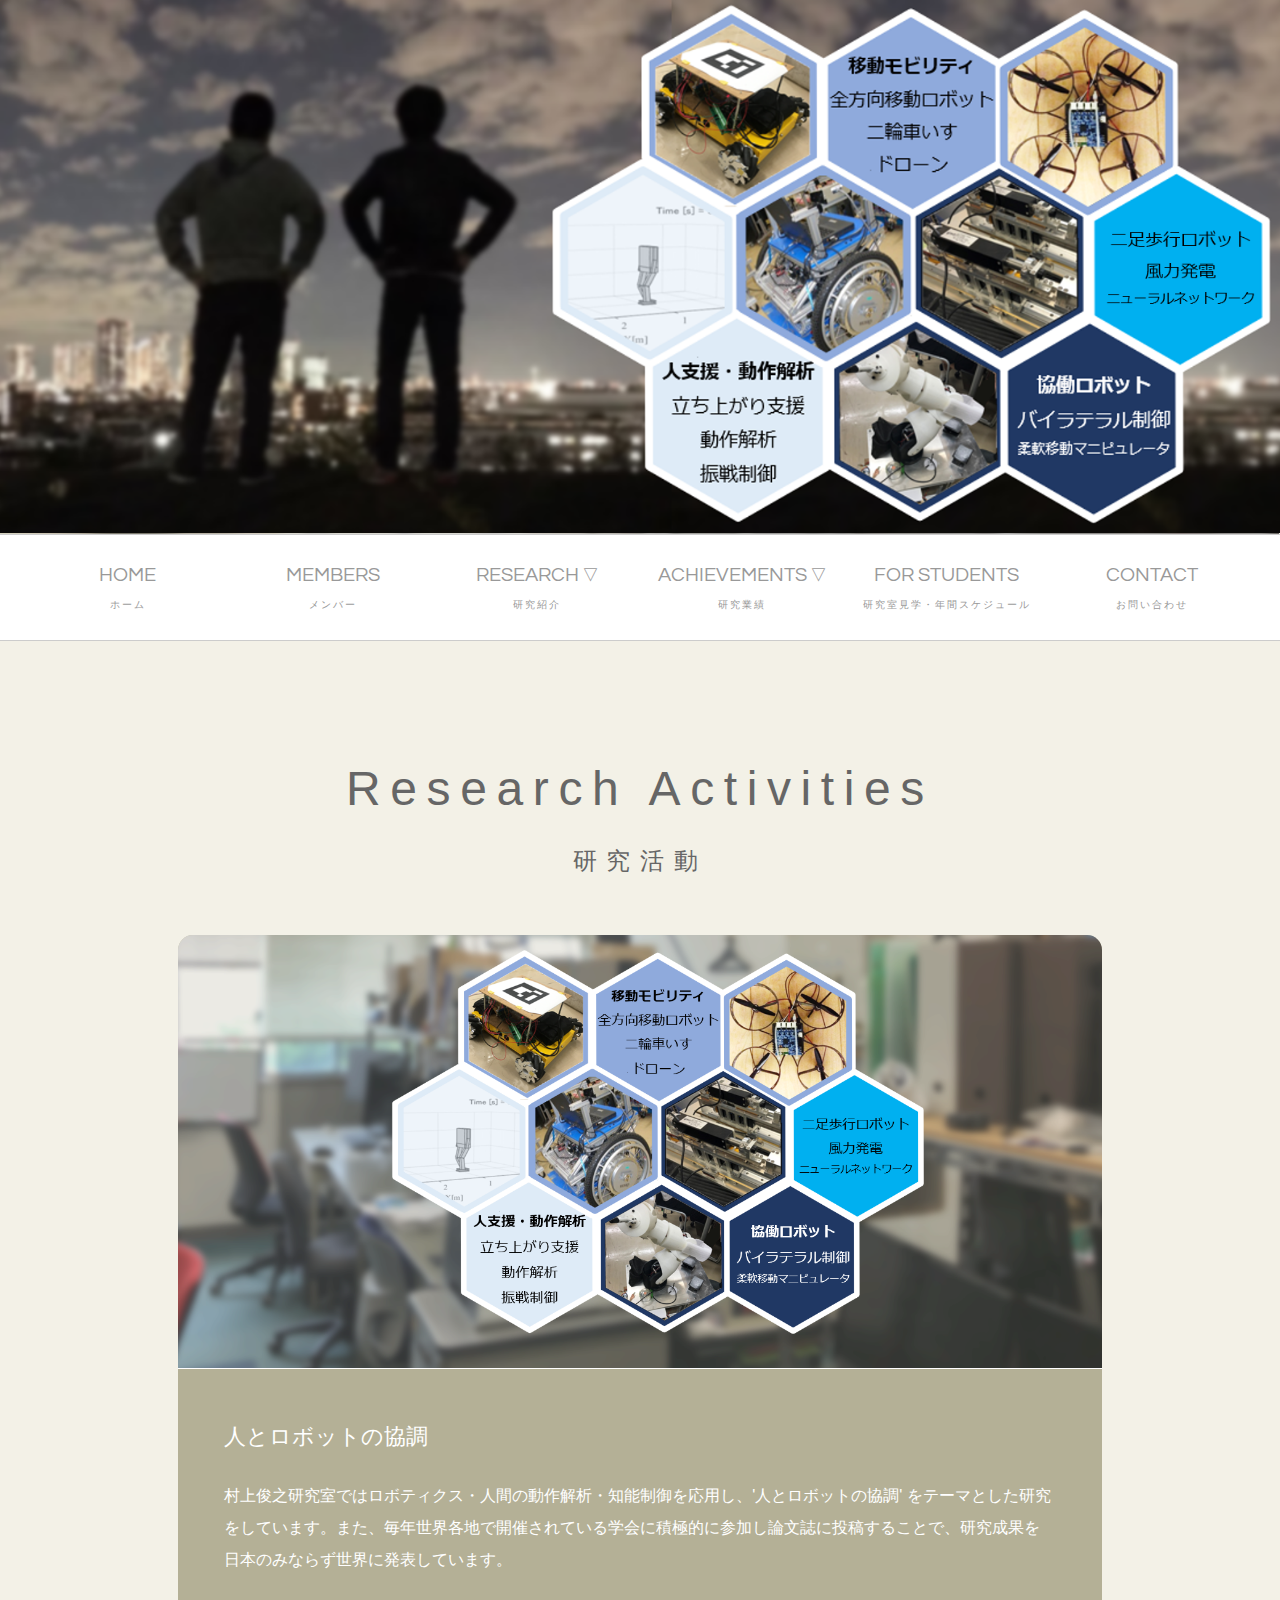
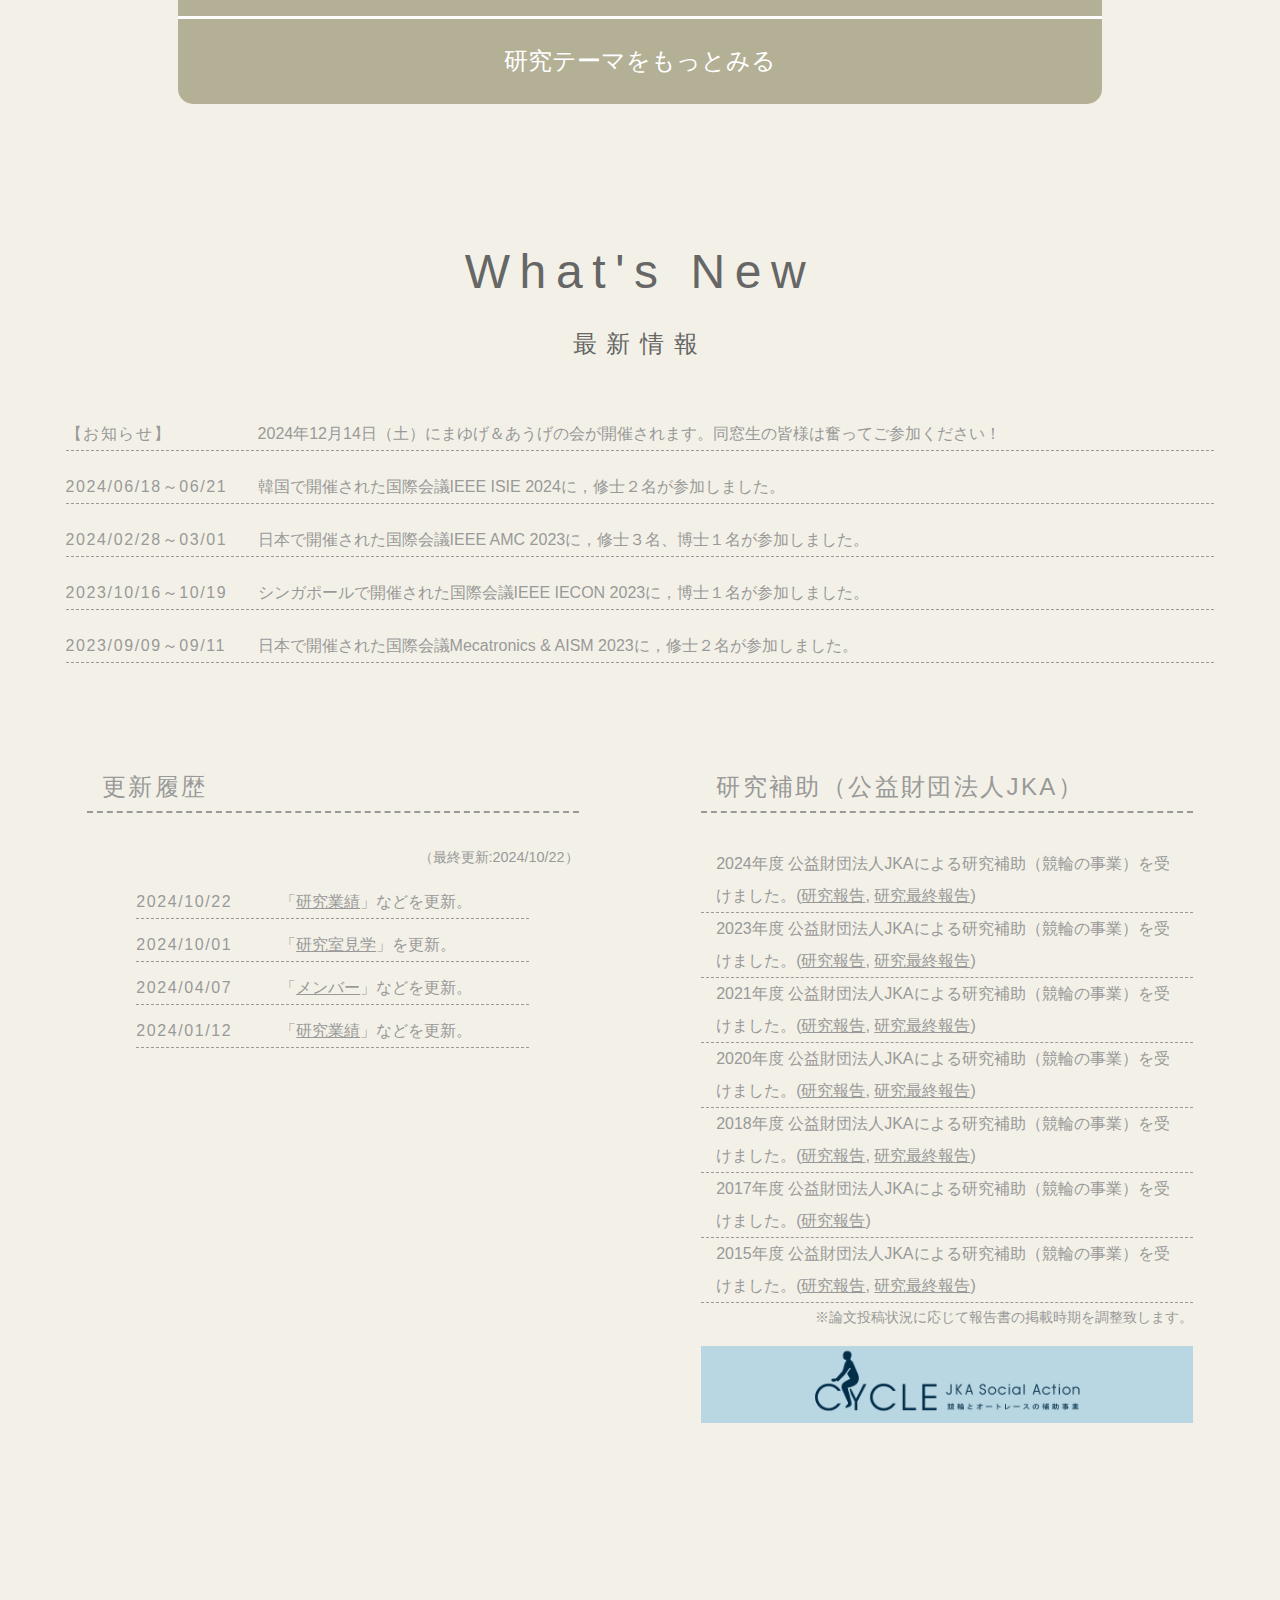
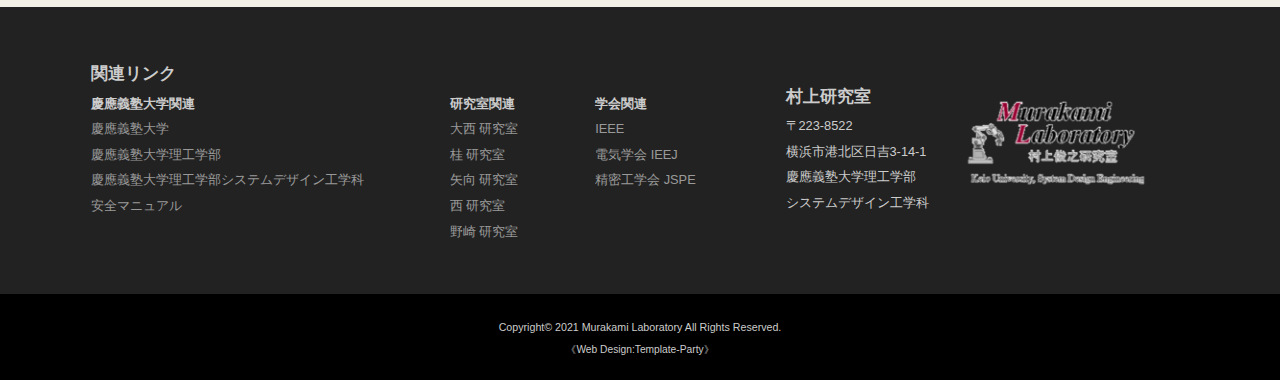
==== commit 709927ec: "2024/10/22" ====
--- a/index.html
+++ b/index.html
@@ -121,6 +121,8 @@
 <!--<span class="newicon">NEW!</span> NEW!のアイコン-->
 <h2>What's New<span>最新情報</span></h2>
 <dl>
+<dt>【お知らせ】</dt>
+<dd>2024年12月14日（土）にまゆげ＆あうげの会が開催されます。同窓生の皆様は奮ってご参加ください！</dd>
 <dt>2024/06/18～06/21</dt>
 <dd>韓国で開催された国際会議IEEE ISIE 2024に，修士２名が参加しました。</dd>
 <dt>2024/02/28～03/01</dt>
